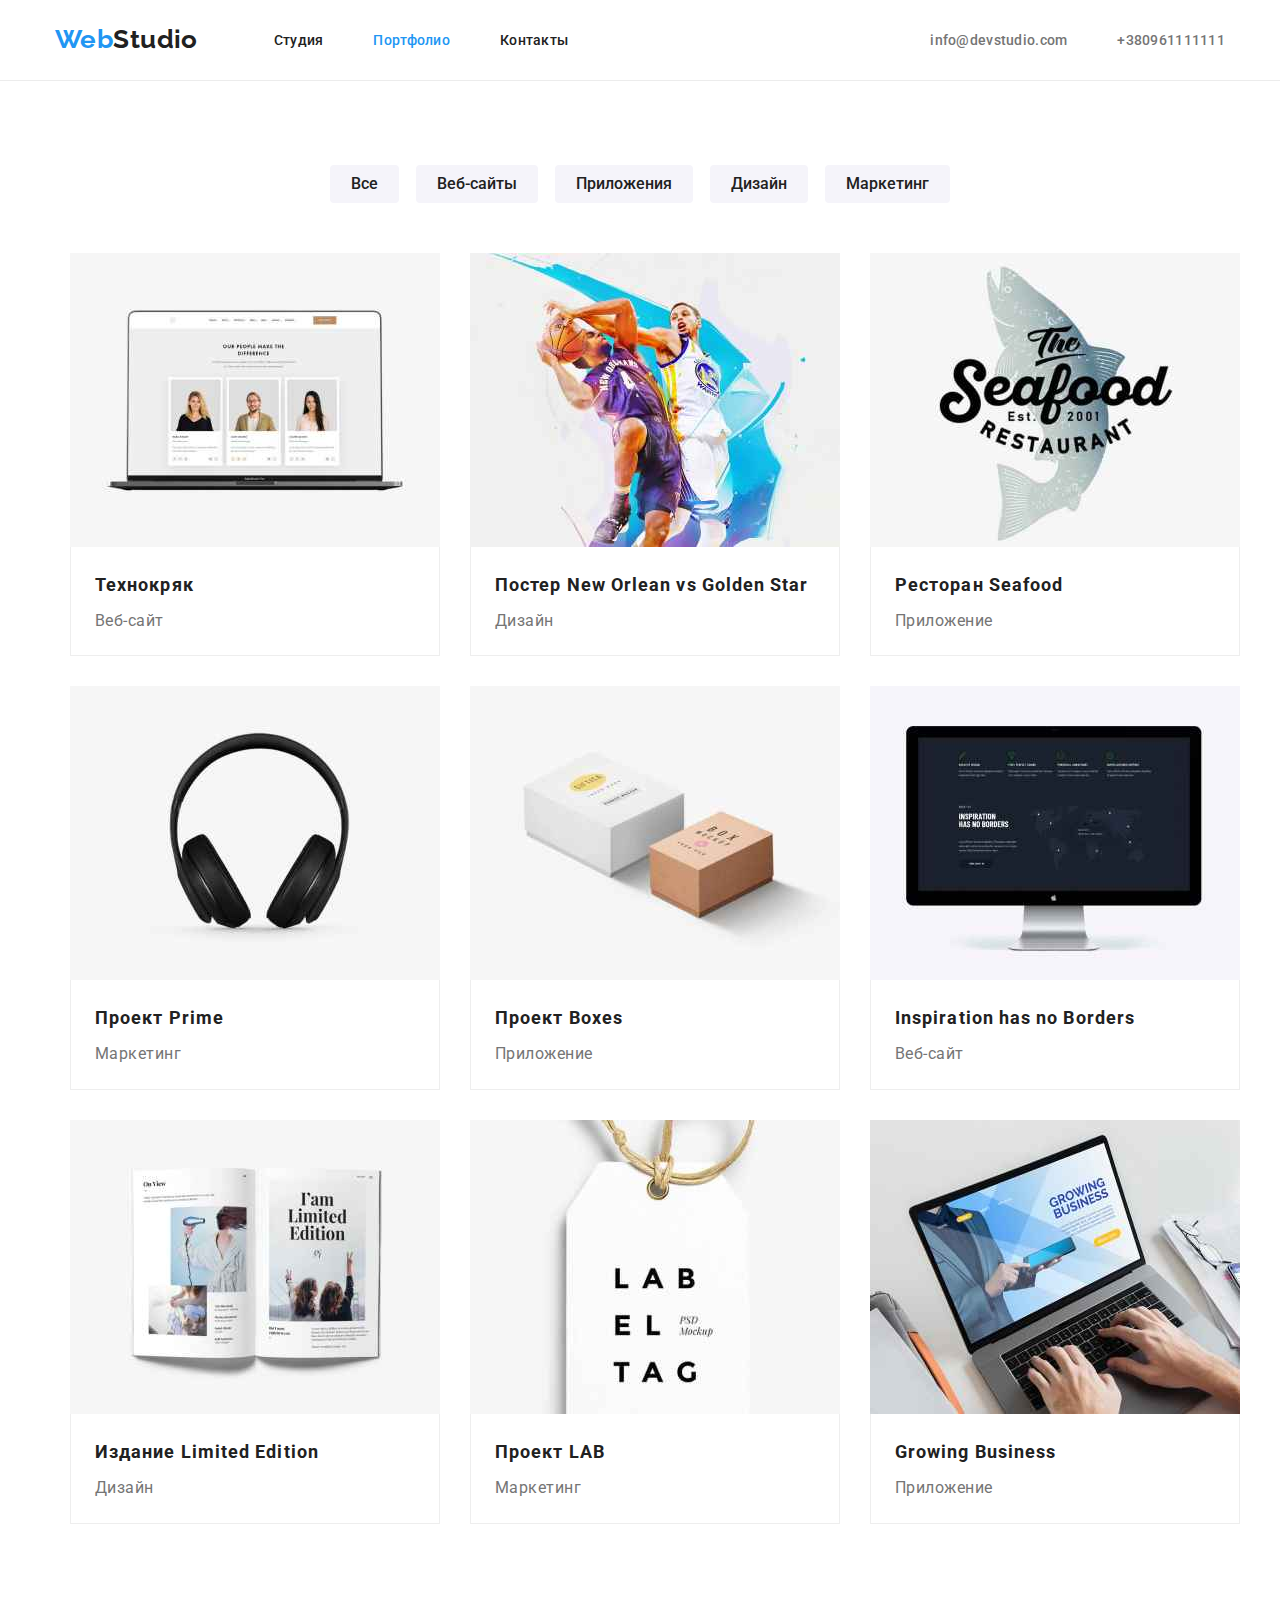
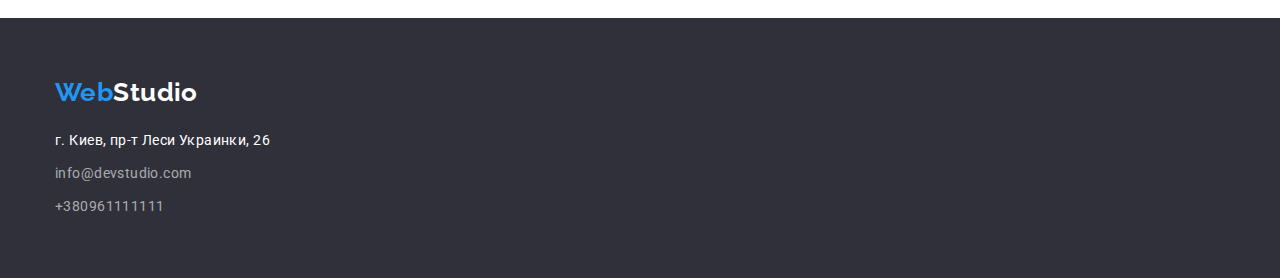
==== portfolio.html @ f2474638 "add" ====
<!DOCTYPE html>
<html lang="ru">
  <head>
    <meta charset="UTF-8" />
    <meta http-equiv="X-UA-Compatible" content="IE=edge" />
    <meta name="viewport" content="width=device-width, initial-scale=1.0" />
    <title>webstudio</title>
    <link rel="preconnect" href="https://fonts.googleapis.com" />
    <link rel="preconnect" href="https://fonts.gstatic.com" crossorigin />
    <link
      href="https://fonts.googleapis.com/css2?family=Raleway:wght@700&family=Roboto:wght@400;500;700;900&display=swap"
      rel="stylesheet"
    />
    <link
      rel="stylesheet"
      href="https://cdnjs.cloudflare.com/ajax/libs/modern-normalize/1.1.0/modern-normalize.min.css"
    />
    <link rel="stylesheet" href="./css/styles.css" />
  </head>
  <body>
      <!--Шапка страницы-->
      <header class="header">
        <div class="container header-container">
          <!--Навигация на другие страницы-->
          <nav class="header-nav">
            <a href="" class="header-logo">Web<span class="bit">Studio</span></a>
            <ul class="site-nav list">
              <li><a href="./index.html" class="link">Студия</a></li>
              <li><a href="./portfolio.html" class="link link-portfolio">Портфолио</a></li>
              <li><a href="" class="link link-contacts">Контакты</a></li>
            </ul>
          </nav> 
            <ul class="header-nav-list list">
              <li class="nav-item">
                <a href="mailto:info@devstudio.com" class="header-mail">info@devstudio.com</a>
              </li>
              <li><a href="tel:+380961111111" class="header-telephone">+380961111111</a></li>
            </ul>
        </div>
      </header>
    <main>
      <!-- buttons -->
      <section class="button-section">
        <div class="container">
          <h1 class="visually-hidden">Просто заголовок</h1>
          <ul class="filters-list list">
            <li>
              <button type="button" class="button-filter" name="Все">Все</button>
            </li>
            <li>
              <button type="button" class="button-filter" name="Веб-сайты">Веб-сайты</button>
            </li>
            <li>
              <button type="button" class="button-filter" name="Приложения">Приложения</button>
            </li>
            <li>
              <button type="button" class="button-filter" name="Дизайн">Дизайн</button>
            </li>
            <li>
              <button type="button" class="button-filter-right" name="Маркетинг">Маркетинг</button>
            </li>
          </ul>
          <!-- examples cards -->
          <div class="container container-cards">
            <ul class="card-set list">
              
                <li class="card-item">
                  <a href=""
                    ><img src="./images/071182.jpg" alt="Технокряк" width="370" height="294" />

                    <div class="card-content"><h2 class="examples">Технокряк</h2>
                    <p class="examples-titles">Веб-сайт</p></div></a
                  >
                </li>
                <li class="card-item">
                  <a href=""
                    ><img
                      src="./images/cefffc.jpg"
                      alt="Постер New Orlean vs Golden Star"
                      width="370"
                      height="294"
                    />
                    <div class="card-content"><h2 class="examples">Постер New Orlean vs Golden Star</h2>
                    <p class="examples-titles">Дизайн</p></div></a
                  >
                </li>
                <li class="card-item">
                  <a href=""
                    ><img
                      src="./images/d0c83d.jpg"
                      alt="Ресторан Seafood"
                      width="370"
                      height="294"
                    />
                    <div class="card-content"><h2 class="examples">Ресторан Seafood</h2>
                    <p class="examples-titles">Приложение</p></div></a
                  >
                </li>
                <li class="card-item">
                  <a href=""
                    ><img src="./images/22c555.jpg" alt="Проект Prime" width="370" height="294" />
                    <div class="card-content"><h2 class="examples">Проект Prime</h2>
                    <p class="examples-titles">Маркетинг</p></div></a
                  >
                </li>
                <li class="card-item">
                  <a href=""
                    ><img src="./images/58f59b.jpg" alt="Проект Boxes" width="370" height="294" />
                    <div class="card-content"><h2 class="examples">Проект Boxes</h2>
                    <p class="examples-titles">Приложение</p></div></a
                  >
                </li>
                <li class="card-item">
                  <a href=""
                    ><img
                      src="./images/a1ed74.jpg"
                      alt="Inspiration has no Borders"
                      width="370"
                      height="294"
                    />
                    <div class="card-content"><h2 class="examples">Inspiration has no Borders</h2>
                    <p class="examples-titles">Веб-сайт</p></div></a
                  >
                </li>
                <li class="card-item">
                  <a href=""
                    ><img
                      src="./images/294fc0.jpg"
                      alt="Издание Limited Edition"
                      width="370"
                      height="294"
                    />
                    <div class="card-content"><h2 class="examples">Издание Limited Edition</h2>
                    <p class="examples-titles">Дизайн</p></div></a
                  >
                </li>
                <li class="card-item">
                  <a href=""
                    ><img src="./images/3cef12.jpg" alt="Проект LAB" width="370" height="294" />
                    <div class="card-content"><h2 class="examples">Проект LAB</h2>
                    <p class="examples-titles">Маркетинг</p></div></a
                  >
                </li>
                <li class="card-item">
                  <a href=""
                    ><img
                      src="./images/74a27d.jpg"
                      alt="Growing Business"
                      width="370"
                      height="294"
                    />
                    <div class="card-content"><h2 class="examples">Growing Business</h2>
                    <p class="examples-titles">Приложение</p></div></a
                  >
                </li>
             
            </ul>
          
        </div>
      </section>
    </main>
    <!-- подвал страницы -->

    <footer class="footer">
      <div class="container footer-container">
        <a href="" class="footer-logo">Web<span class="footer-bit">Studio</span> </a>
        <!--Навигация на другие страницы-->
        <address class="address">
          <ul class="footer-nav list">
            <li class="footer-nav-list">
              <a href="г. Киев, пр-т Леси Украинки, 26" class="footer-nav-link-address"
                >г. Киев, пр-т Леси Украинки, 26</a
              >
            </li>
            <li class="footer-nav-list">
              <a href="mailto:info@devstudio.com" class="footer-nav-link-mail"
                >info@devstudio.com</a
              >
            </li>
            <li><a href="tel:+380961111111" class="footer-nav-link-tel">+380961111111</a></li>
          </ul>
        </address>
      </div>
    </footer>
  </body>
</html>
---- css/styles.css ----
:root {
  --header-logo-color: #000000;
  --header-color: #ffffff;
  --main-title-color: #212121;
  --second-title-color: #757575;
  --main-btn-color: #ffffff;
  --accent-color: #2196f3;
  --footer-logo-color: #ffffff;
  --hero-color: #2f303a;
  --people-background-color: #f5f4fa;
  --font-addition: 'Raleway', sans-serif;
  --footer-tel-mail-color: rgba(255, 255, 255, 0.6);
  --header-background-color: #ececec;
  --card-set-gap: 30px;
  --card-border: #eeeeee;
}
.container {
  width: 1200px;
  padding-left: 15px;
  padding-right: 15px;
  margin: 0 auto;
}
body {
  font-family: Roboto, sans-serif;
  background-color: var(--header-color);
  color: var(--main-title-color);
  font-size: 14px;
  letter-spacing: 0.03em;
}
p,
h1,
h2,
h3,
h4,
h5,
h6 {
  margin: 0;
}

ul,
ol {
  padding-left: 0;
  margin: 0;
}
img {
  display: block;
  max-width: 100%;
  height: auto;
}
.list {
  list-style: none;
}
a {
  text-decoration: none;
  font-style: normal;
}
.section {
  padding-top: 94px;
  padding-bottom: 94px;
}
/* цвет основного текста #212121 */
/* вторичный цвет текста #757575 */
/* белый #FFFFFF */
/* акцент #2196F3 */
/* вторичный цвет фона #F5F4FA */

/* ------header------ */
.header {
  border-bottom: 1px solid var(--header-background-color);
}

.header-container {
  display: flex;
  align-items: center;
}
.header-logo {
  font-family: var(--font-addition);
  color: var(--accent-color);
  font-weight: 700;
  font-size: 26px;
  /* margin-right: 93px; */
  padding-top: 24px;
  padding-bottom: 25px;
  margin-right: 76px;
}

.bit {
  color: var(--header-logo-color);
  font-family: var(--font-addition);
  font-weight: 700;
  font-size: 26px;
  color: var(--main-title-color);
}
/* header-navigation */
.header-nav {
  display: flex;
  align-items: center;
  /* margin-left: 331px; */
}

.site-nav {
  display: flex;
  font-weight: 500;
  margin: 0 auto;
  padding-top: 32px;
  padding-bottom: 32px;
}
.site-nav > li:nth-child(2) {
  margin: 0 50px 0;
}

.header-nav-list {
  display: flex;
  font-weight: 500;
  margin-left: auto;
}
.header-nav-list > li:first-child {
  margin-right: 50px;
}

.link {
  color: var(--main-title-color);
  font-size: 14px;
  letter-spacing: 0.02em;
  font-weight: 500;
  padding-bottom: 32px;
  padding-bottom: 32px;
}
.link:hover {
  color: var(--accent-color);
}
.link:focus {
  color: var(--accent-color);
}
.link-studio {
  color: var(--accent-color);
}
.link-portfolio {
  color: var(--accent-color);
}
.header-mail {
  color: var(--second-title-color);
  font-style: normal;
  font-weight: 500;
  font-size: 14px;
  line-height: 16px;
  letter-spacing: 0.02em;
}
.header-mail:hover {
  color: var(--accent-color);
  font-style: normal;
  font-weight: 500;
  font-size: 14px;
  line-height: 16px;
  letter-spacing: 0.02em;
}
.header-mail:focus {
  color: var(--accent-color);
  font-style: normal;
  font-weight: 500;
  font-size: 14px;
  line-height: 16px;
  letter-spacing: 0.02em;
}
.header-telephone {
  color: var(--second-title-color);
  font-style: normal;
  font-weight: 500;
  font-size: 14px;
  line-height: 16px;
  letter-spacing: 0.02em;
}
.header-telephone:hover {
  color: var(--accent-color);
  font-style: normal;
  font-weight: 500;
  font-size: 14px;
  line-height: 16px;
  letter-spacing: 0.02em;
}
.header-telephone:focus {
  color: var(--accent-color);
  font-style: normal;
  font-weight: 500;
  font-size: 14px;
  line-height: 16px;
  letter-spacing: 0.02em;
}
/* hero */
.section-hero .overlay {
  background-color: var(--hero-color);
  text-align: center;
  padding-top: 200px;
  padding-bottom: 200px;
  margin-left: auto;
  margin-right: auto;
  max-width: 1600px;
  height: 600px;
  background-position: center;
  background-repeat: no-repeat;
  background-size: cover;
  background-image: linear-gradient(to right, rgba(0, 0, 0, 0.5), rgba(0, 0, 0, 0.5)),
    url(../images/hero.jpg);
}

.hero-title {
  font-weight: 900;
  font-size: 44px;
  line-height: 1.36;
  text-align: center;
  letter-spacing: 0.06em;
  text-transform: uppercase;
  color: var(--header-color);
  margin-left: auto;
  margin-right: auto;
  width: 696px;
}

.hero-butt {
  width: 200px;
  height: 50px;
  display: inline-block;
  background-color: var(--accent-color);
  padding: 5px 32px;
  border-radius: 4px;
  color: var(--header-color);
  border: var(--header-color);
  cursor: pointer;
  margin-top: 30px;
  text-align: center;
  padding: 10px 32px;
  font-weight: 700;
  font-size: 16px;
}
.hero-butt:hover {
  box-shadow: 0px 4px 4px rgba(0, 0, 0, 0.15);
}
/*-----------main qualities ------------*/
.qualities-list {
  display: flex;
}
.qualities-main-title {
  font-weight: 700;
  font-size: 36px;
  line-height: 1, 16;
  text-align: center;
  letter-spacing: 0.03em;
  color: var(--main-title-color);
}
.visually-hidden {
  position: absolute;
  width: 1px;
  height: 1px;
  margin: -1px;
  padding: 0;
  overflow: hidden;
  border: 0;
  clip: rect(0 0 0 0);
}
.qualities-list-item {
  margin-right: 30px;
}
.properties-title {
  font-weight: 700;
  font-size: 14px;
  line-height: 1.14;
  letter-spacing: 0.03em;
  text-transform: uppercase;
  color: var(--main-title-color);
  margin-bottom: 10px;
}
.properties-slogan {
  font-size: 14px;
  line-height: 1.71;
  letter-spacing: 0.03em;
  color: var(--second-title-color);
}
/* work */
.section-work {
  padding-top: 0;
}
.work-title {
  font-weight: 700;
  font-size: 36px;
  line-height: 1.16;
  text-align: center;
  letter-spacing: 0.03em;
  color: var(--main-title-color);
  margin-bottom: 50px;
}
.work-list {
  display: flex;
}

.work-list-item {
  margin-right: 30px;
  display: block;
  max-width: 100% 0 auto;
}
/* peoples */
.section-peoples {
  background-color: var(--people-background-color);
}
.people-list {
  display: flex;
}

.people-title {
  font-weight: 700px;
  font-size: 36px;
  line-height: 42px;
  text-align: center;
  letter-spacing: 0.03em;
  color: var(--main-title-color);
  margin-bottom: 50px;
}
.people-list-item {
  margin-right: 30px;
  background-color: #fff;
  border-bottom-left-radius: 4px;
  border-bottom-right-radius: 4px;
}
.people-list-item-right {
  background-color: #fff;
  border-bottom-left-radius: 4px;
  border-bottom-right-radius: 4px;
}
.peoples-div {
  padding-top: 30px;
  padding-bottom: 30px;
  text-align: center;
  margin-left: auto;
  margin-right: auto;
}
.peoples {
  font-weight: 500;
  font-size: 16px;
  line-height: 1.18;
  color: var(--main-title-color);
  margin-bottom: 10px;
}
.who-is-it {
  font-size: 16px;
  line-height: 1.18;
  color: var(--second-title-color);
}

/* button */
.button-section {
  margin-top: 84px;
}
.filters-list {
  display: flex;
  justify-content: center;
  margin-bottom: 50px;
}
.button-filter {
  font-weight: 500;
  font-size: 16px;
  line-height: 1.6;
  color: var(--main-title-color);
  background: var(--people-background-color);
  border: var(--accent-color);
  /* box-shadow: 0px 3px 1px rgba(0, 0, 0, 0.1), 0px 1px 2px rgba(0, 0, 0, 0.08),
    0px 2px 2px rgba(0, 0, 0, 0.12); */
  border-radius: 4px;
  padding: 6px 21px;
  cursor: pointer;
  margin-right: 17px;
}
.button-filter-right {
  font-weight: 500;
  font-size: 16px;
  line-height: 1.6;
  color: var(--main-title-color);
  background: var(--people-background-color);
  border: var(--accent-color);
  /* box-shadow: 0px 3px 1px rgba(0, 0, 0, 0.1), 0px 1px 2px rgba(0, 0, 0, 0.08),
    0px 2px 2px rgba(0, 0, 0, 0.12); */
  border-radius: 4px;
  padding: 6px 21px;
  cursor: pointer;
}
.button-filter:hover,
.button-filter-right:hover {
  background: var(--accent-color);
  color: var(--main-btn-color);
}
.button-filter:focus .button-filter-right:focus {
  background: var(--accent-color);
  color: var(--main-btn-color);
}
.pointer {
  cursor: pointer;
}
/* cards */
.container-cards {
  margin-bottom: 94px;
}
.card-set {
  display: flex;
  flex-wrap: wrap;
  margin-top: calc(-1 * var(--card-set-gap));
  margin-left: calc(-1 * var(--card-set-gap));
}
.card-item {
  flex-basis: calc(100% / 3 - var(--card-set-gap));
  margin-left: var(--card-set-gap);
  margin-top: var(--card-set-gap);
}
.card-content {
  padding: 20px 24px;
  border-right: 1px solid var(--card-border);
  border-bottom: 1px solid var(--card-border);
  border-left: 1px solid var(--card-border);
}
/* main portfolio */

/* filters */
.filters {
  color: var(--people-background-color);
}
.filters:hover {
  color: var(--accent-color);
}
.filters:focus {
  color: var(--accent-color);
}

/* examples card */

.examples {
  font-weight: 700;
  font-size: 18px;
  line-height: 2;
  letter-spacing: 0.06em;
  color: var(--main-title-color);
  margin-bottom: 4px;
}
.examples-titles {
  font-size: 16px;
  line-height: 1.8;
  letter-spacing: 0.03em;
  color: var(--second-title-color);
}

/*-----------footer-navigation ------------*/
.footer {
  background-color: var(--hero-color);
  padding-top: 60px;
  padding-bottom: 60px;
}

.footer-nav-link-address {
  font-size: 14px;
  display: block;
  line-height: 24px;
  letter-spacing: 0.03em;
  color: var(--header-color);
  margin-bottom: 9px;
}

.footer-nav-link-address:hover {
  color: var(--accent-color);
}

.footer-nav-link-address:focus {
  color: var(--accent-color);
}
.footer-nav-link-mail {
  font-size: 14px;
  display: block;
  line-height: 24px;
  letter-spacing: 0.03em;
  color: var(--footer-tel-mail-color);
  margin-bottom: 9px;
}
.footer-nav-link-mail:hover {
  color: var(--accent-color);
}

.footer-nav-link-mail:focus {
  color: var(--accent-color);
}
.footer-nav-link-tel {
  font-size: 14px;
  line-height: 24px;
  letter-spacing: 0.03em;
  color: var(--footer-tel-mail-color);
}
.footer-nav-link-tel:hover {
  color: var(--accent-color);
}

.footer-nav-link-tel:focus {
  color: var(--accent-color);
}
.footer-logo {
  font-family: var(--font-addition);
  color: var(--accent-color);
  font-weight: 700;
  font-size: 26px;
  margin-bottom: 20px;
}
.footer-bit {
  color: var(--footer-logo-color);
  font-family: var(--font-addition);
  font-weight: 700;
  font-size: 26px;
}
.address {
  margin-top: 20px;
}
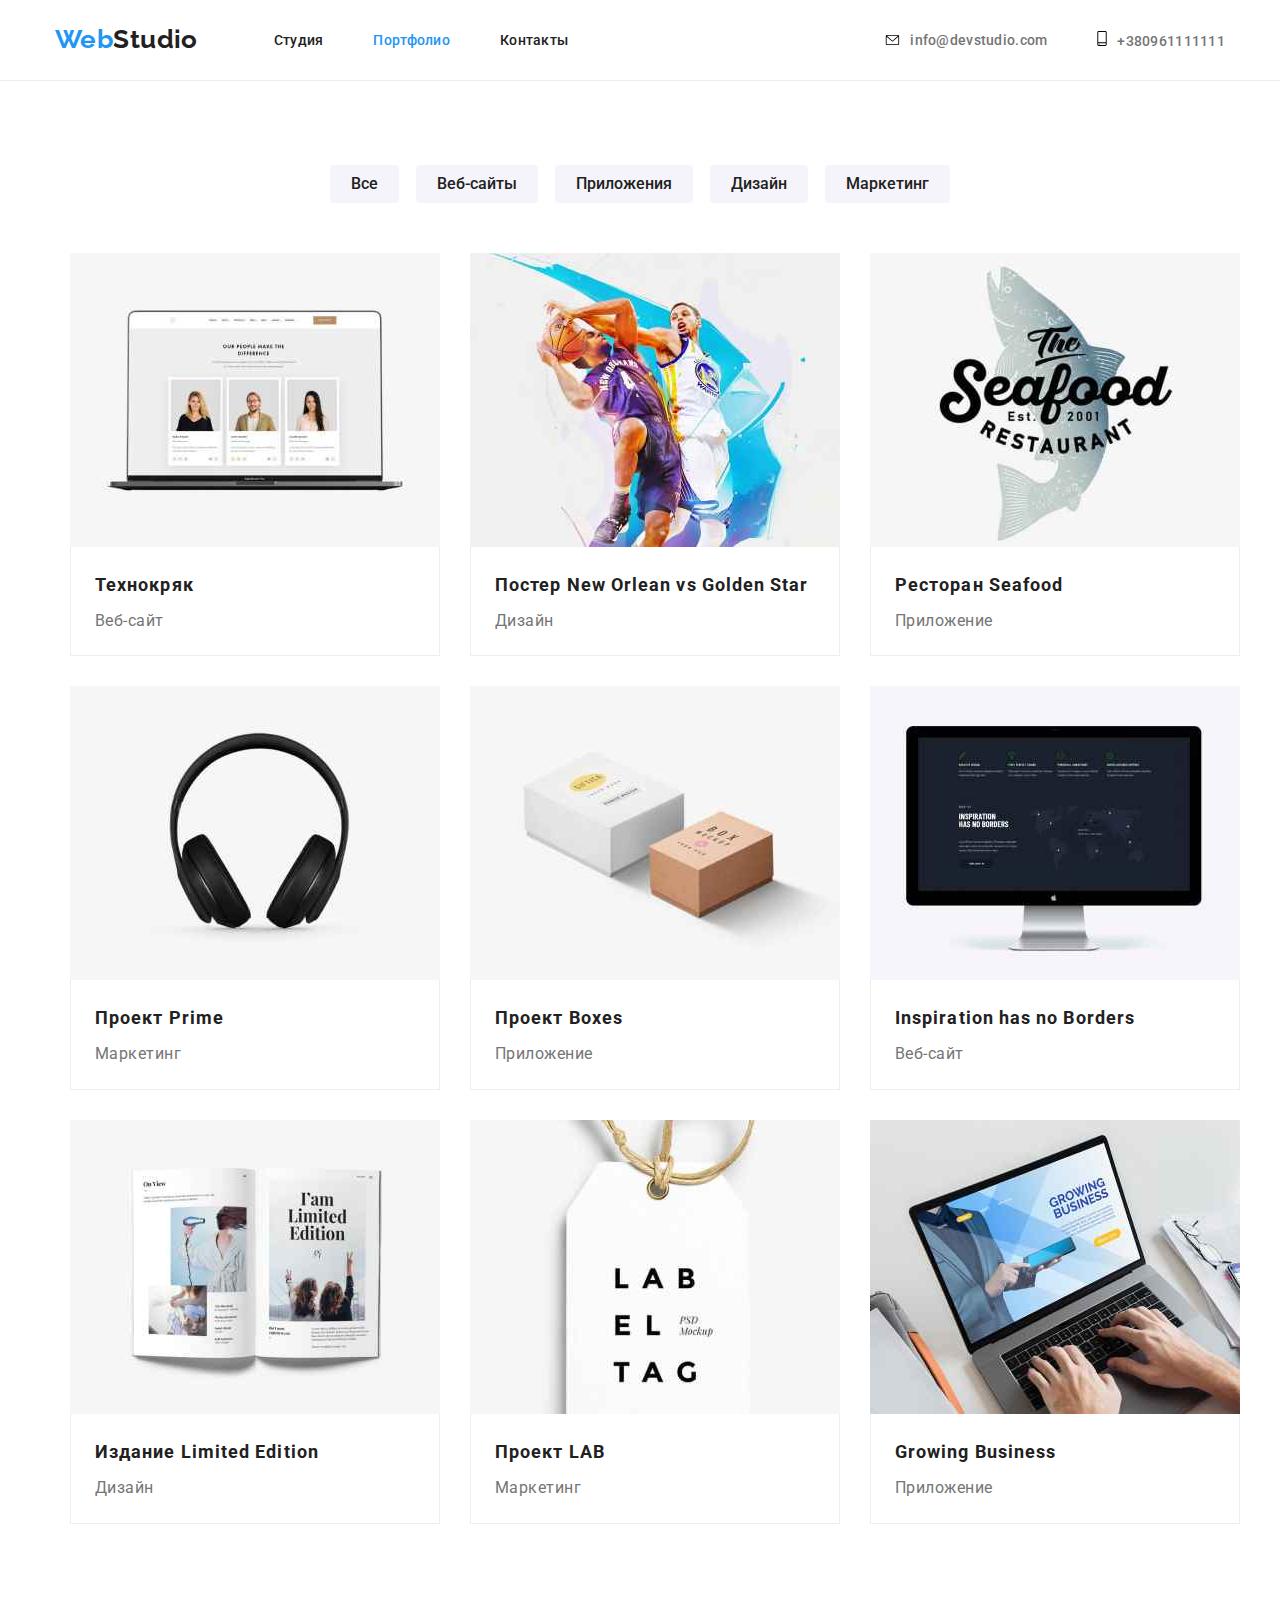
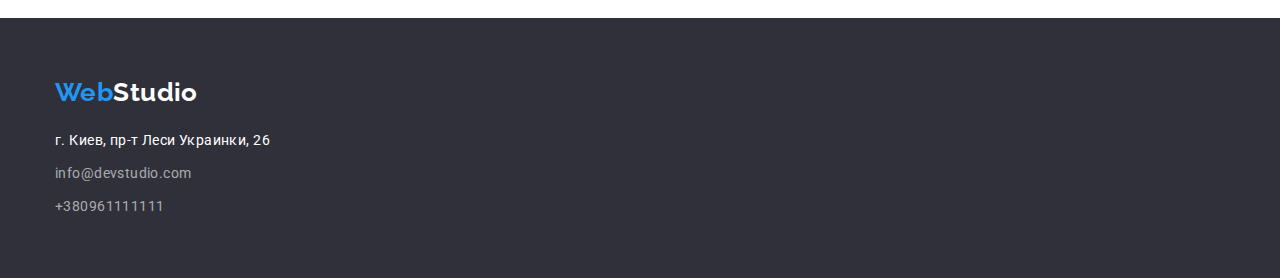
==== commit a906b0c7: "21/56 23/05" ====
--- a/portfolio.html
+++ b/portfolio.html
@@ -32,9 +32,11 @@
           </nav> 
             <ul class="header-nav-list list">
               <li class="nav-item">
-                <a href="mailto:info@devstudio.com" class="header-mail">info@devstudio.com</a>
+                <a href="mailto:info@devstudio.com" class="header-mail"><svg class="header-mail-icon" width="15" height="10">
+                    <use href="./images/symbol-defs.svg#icon-envelope"></use></svg>info@devstudio.com</a>
               </li>
-              <li><a href="tel:+380961111111" class="header-telephone">+380961111111</a></li>
+              <li><a href="tel:+380961111111" class="header-telephone"><svg class="header-telephone-icon" width="10" height="15">
+                    <use href="./images/symbol-defs.svg#icon-smartphone"></use></svg>+380961111111</a></li>
             </ul>
         </div>
       </header>
--- a/css/styles.css
+++ b/css/styles.css
@@ -78,7 +78,7 @@
   color: var(--accent-color);
   font-weight: 700;
   font-size: 26px;
-  /* margin-right: 93px; */
+  margin-right: 93px;
   padding-top: 24px;
   padding-bottom: 25px;
   margin-right: 76px;
@@ -113,6 +113,7 @@
   display: flex;
   font-weight: 500;
   margin-left: auto;
+  align-items: center;
 }
 .header-nav-list > li:first-child {
   margin-right: 50px;
@@ -138,6 +139,7 @@
 .link-portfolio {
   color: var(--accent-color);
 }
+
 .header-mail {
   color: var(--second-title-color);
   font-style: normal;
@@ -153,7 +155,9 @@
   font-size: 14px;
   line-height: 16px;
   letter-spacing: 0.02em;
-}
+  fill: var(--accent-color);
+}
+
 .header-mail:focus {
   color: var(--accent-color);
   font-style: normal;
@@ -161,6 +165,10 @@
   font-size: 14px;
   line-height: 16px;
   letter-spacing: 0.02em;
+  fill: var(--accent-color);
+}
+.header-mail-icon {
+  margin-right: 10px;
 }
 .header-telephone {
   color: var(--second-title-color);
@@ -177,6 +185,7 @@
   font-size: 14px;
   line-height: 16px;
   letter-spacing: 0.02em;
+  fill: var(--accent-color);
 }
 .header-telephone:focus {
   color: var(--accent-color);
@@ -185,15 +194,21 @@
   font-size: 14px;
   line-height: 16px;
   letter-spacing: 0.02em;
+  fill: var(--accent-color);
+}
+.header-telephone-icon {
+  margin-right: 10px;
 }
 /* hero */
-.section-hero .overlay {
-  background-color: var(--hero-color);
+.section-hero {
+  /* background-color: rgba(47, 48, 58, 0.4); */
   text-align: center;
   padding-top: 200px;
   padding-bottom: 200px;
   margin-left: auto;
   margin-right: auto;
+}
+.overlay {
   max-width: 1600px;
   height: 600px;
   background-position: center;
@@ -257,6 +272,8 @@
   border: 0;
   clip: rect(0 0 0 0);
 }
+.box-antena {
+}
 .qualities-list-item {
   margin-right: 30px;
 }
@@ -344,7 +361,8 @@
   line-height: 1.18;
   color: var(--second-title-color);
 }
-
+.people-soc-link {
+}
 /* button */
 .button-section {
   margin-top: 84px;
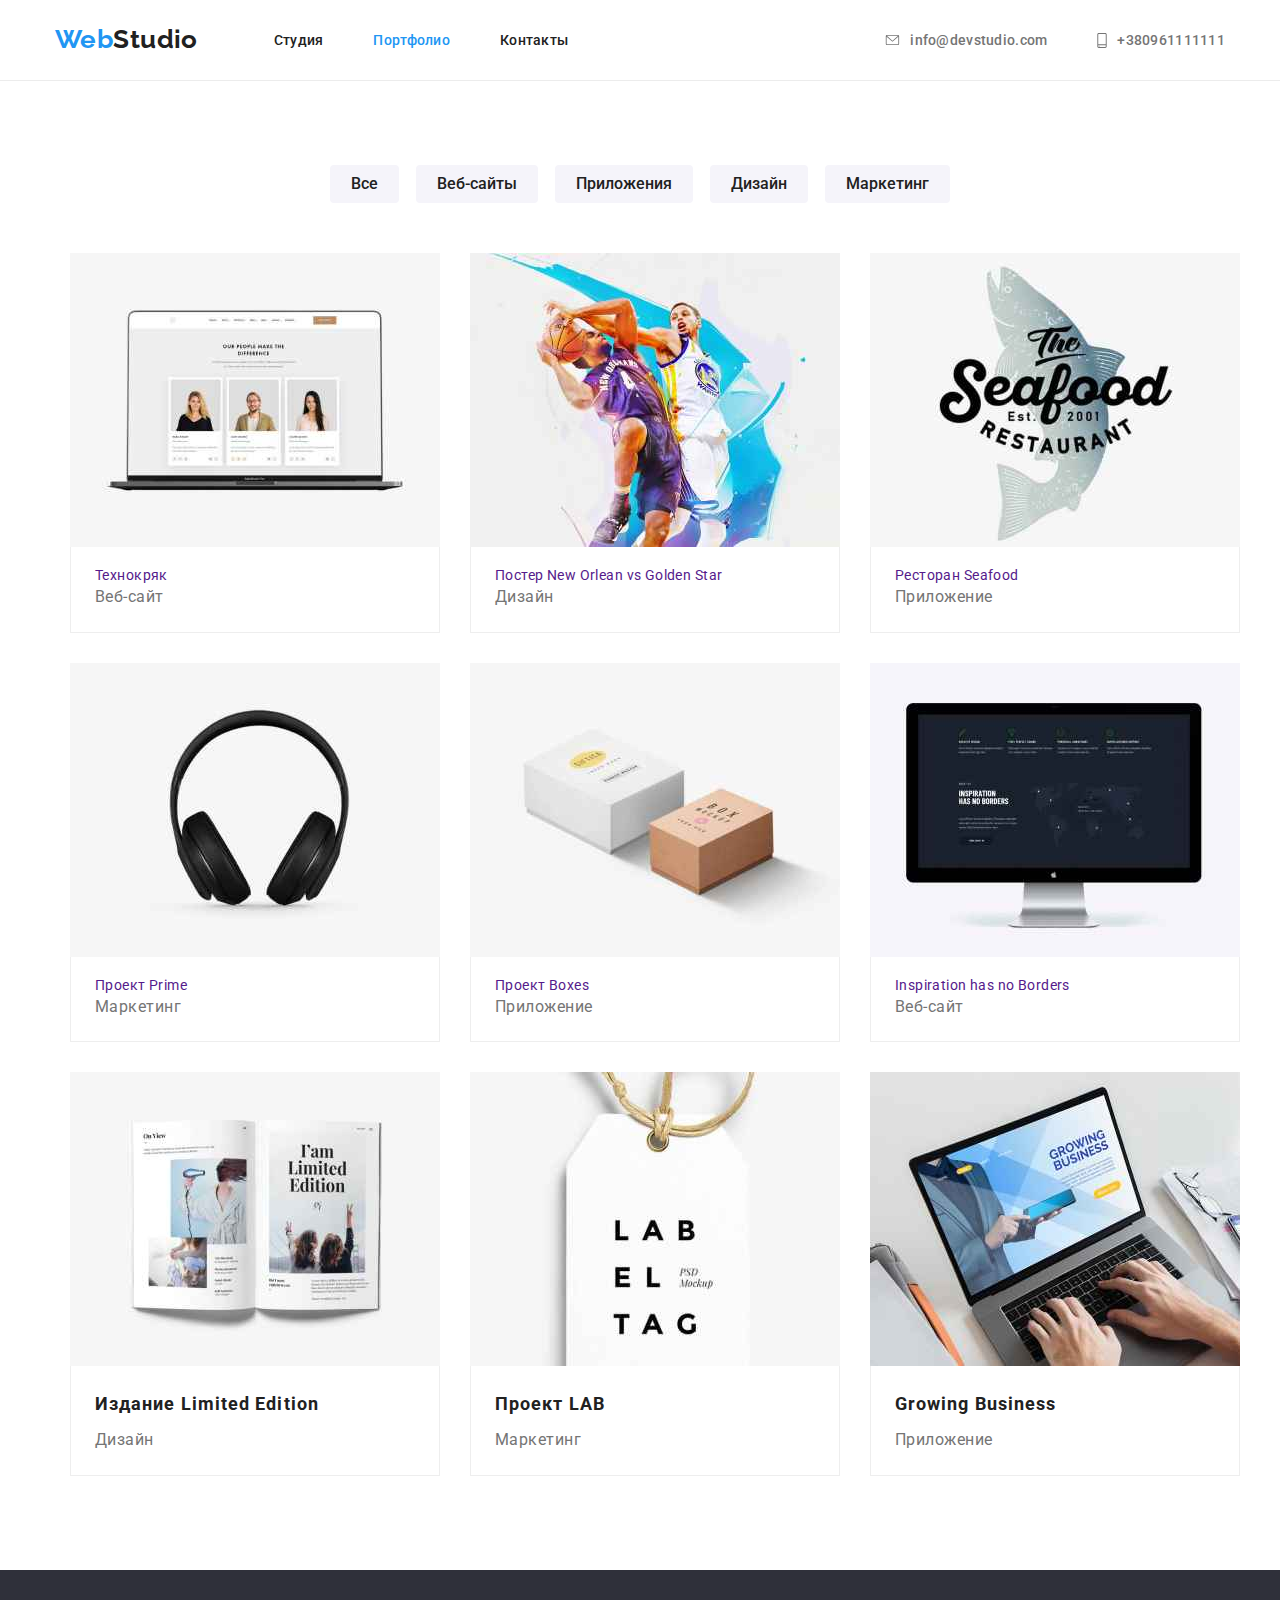
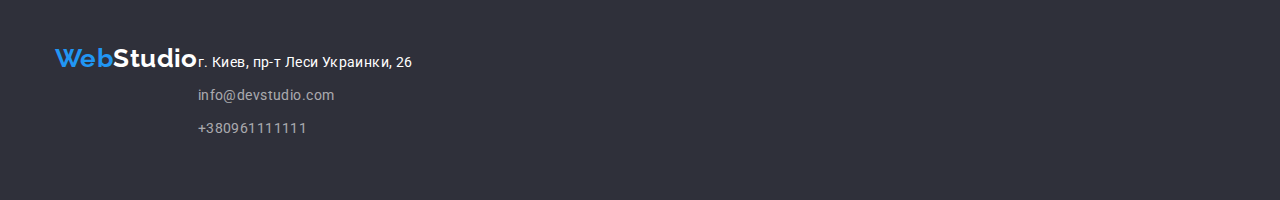
==== commit 25d9c4ab: "add" ====
--- a/portfolio.html
+++ b/portfolio.html
@@ -67,93 +67,130 @@
             <ul class="card-set list">
               
                 <li class="card-item">
-                  <a href=""
-                    ><img src="./images/071182.jpg" alt="Технокряк" width="370" height="294" />
-
-                    <div class="card-content"><h2 class="examples">Технокряк</h2>
-                    <p class="examples-titles">Веб-сайт</p></div></a
-                  >
-                </li>
-                <li class="card-item">
-                  <a href=""
-                    ><img
-                      src="./images/cefffc.jpg"
-                      alt="Постер New Orlean vs Golden Star"
-                      width="370"
-                      height="294"
-                    />
-                    <div class="card-content"><h2 class="examples">Постер New Orlean vs Golden Star</h2>
-                    <p class="examples-titles">Дизайн</p></div></a
-                  >
-                </li>
-                <li class="card-item">
-                  <a href=""
-                    ><img
-                      src="./images/d0c83d.jpg"
+                
+                  <a href="" class="card-link">
+                    <img src="./images/071182.jpg" alt="Технокряк" 
+                    width="370" 
+                    height="294" 
+                    />
+                    <div class="card-content"
+                      <h2 class="examples">Технокряк</h2>
+                      <p class="examples-titles">Веб-сайт</p>
+                    </div>
+                  </a>
+                </li>
+                <li class="card-item">
+                
+                  <a href="" class="card-link">
+                    <img src="./images/cefffc.jpg" alt="Постер New Orlean vs Golden Star"
+                      width="370"
+                      height="294"
+                    />
+                    <div class="card-content"
+                      <h2 class="examples">Постер New Orlean vs Golden Star</h2>
+                      <p class="examples-titles">Дизайн</p>
+                    </div>
+                  </a>
+                </li>
+                <li class="card-item">
+                  
+                  <a href="" class="card-link">
+                    <img src="./images/d0c83d.jpg"
                       alt="Ресторан Seafood"
                       width="370"
                       height="294"
                     />
-                    <div class="card-content"><h2 class="examples">Ресторан Seafood</h2>
-                    <p class="examples-titles">Приложение</p></div></a
-                  >
-                </li>
-                <li class="card-item">
-                  <a href=""
-                    ><img src="./images/22c555.jpg" alt="Проект Prime" width="370" height="294" />
-                    <div class="card-content"><h2 class="examples">Проект Prime</h2>
-                    <p class="examples-titles">Маркетинг</p></div></a
-                  >
-                </li>
-                <li class="card-item">
-                  <a href=""
-                    ><img src="./images/58f59b.jpg" alt="Проект Boxes" width="370" height="294" />
-                    <div class="card-content"><h2 class="examples">Проект Boxes</h2>
-                    <p class="examples-titles">Приложение</p></div></a
-                  >
-                </li>
-                <li class="card-item">
-                  <a href=""
-                    ><img
+                    <div class="card-content"
+                      <h2 class="examples">Ресторан Seafood</h2>
+                      <p class="examples-titles">Приложение</p>
+                    </div>
+                  </a>
+                </li>
+                <li class="card-item">
+                
+                  <a href="" class="card-link">
+                    <img src="./images/22c555.jpg" 
+                      alt="Проект Prime" 
+                      width="370" 
+                      height="294" 
+                    />
+                      <div class="card-content"
+                        <h2 class="examples">Проект Prime</h2>
+                        <p class="examples-titles">Маркетинг</p>
+                      </div>
+                  </a>
+                </li>
+                <li class="card-item">
+                
+                  <a href="" class="card-link">
+                    <img src="./images/58f59b.jpg" 
+                      alt="Проект Boxes" 
+                      width="370" 
+                      height="294" 
+                    />
+                    <div class="card-content"
+                      <h2 class="examples">Проект Boxes</h2>
+                      <p class="examples-titles">Приложение</p>
+                    </div>
+                  </a>
+                </li>
+                <li class="card-item">
+                
+                  <a href="" class="card-link">
+                    <img
                       src="./images/a1ed74.jpg"
                       alt="Inspiration has no Borders"
                       width="370"
                       height="294"
                     />
-                    <div class="card-content"><h2 class="examples">Inspiration has no Borders</h2>
-                    <p class="examples-titles">Веб-сайт</p></div></a
-                  >
-                </li>
-                <li class="card-item">
-                  <a href=""
-                    ><img
+                    <div class="card-content"
+                      <h2 class="examples">Inspiration has no Borders</h2>
+                      <p class="examples-titles">Веб-сайт</p>
+                    </div>
+                  </a>
+                </li>
+                <li class="card-item">
+                
+                  <a href="" class="card-link">
+                    <img
                       src="./images/294fc0.jpg"
                       alt="Издание Limited Edition"
                       width="370"
                       height="294"
                     />
-                    <div class="card-content"><h2 class="examples">Издание Limited Edition</h2>
-                    <p class="examples-titles">Дизайн</p></div></a
-                  >
-                </li>
-                <li class="card-item">
-                  <a href=""
-                    ><img src="./images/3cef12.jpg" alt="Проект LAB" width="370" height="294" />
-                    <div class="card-content"><h2 class="examples">Проект LAB</h2>
-                    <p class="examples-titles">Маркетинг</p></div></a
-                  >
-                </li>
-                <li class="card-item">
-                  <a href=""
-                    ><img
+                    <div class="card-content">  
+                      <h2 class="examples">Издание Limited Edition</h2>
+                      <p class="examples-titles">Дизайн</p>
+                    </div>
+                  </a>
+                </li>
+                <li class="card-item">
+                
+                  <a href="" class="card-link">
+                    <img src="./images/3cef12.jpg" 
+                      alt="Проект LAB"
+                      width="370"
+                      height="294" />
+                    <div class="card-content">
+                      <h2 class="examples">Проект LAB</h2>
+                      <p class="examples-titles">Маркетинг</p>
+                    </div>
+                  </a>
+                </li>
+                <li class="card-item">
+                
+                  <a href="" class="card-link">
+                    <img
                       src="./images/74a27d.jpg"
                       alt="Growing Business"
                       width="370"
                       height="294"
                     />
-                    <div class="card-content"><h2 class="examples">Growing Business</h2>
-                    <p class="examples-titles">Приложение</p></div></a
-                  >
+                    <div class="card-content">
+                      <h2 class="examples">Growing Business</h2>
+                      <p class="examples-titles">Приложение</p>
+                    </div>
+                  </a>
                 </li>
              
             </ul>
--- a/css/styles.css
+++ b/css/styles.css
@@ -147,6 +147,9 @@
   font-size: 14px;
   line-height: 16px;
   letter-spacing: 0.02em;
+  display: flex;
+  align-items: center;
+  fill: var(--second-title-color);
 }
 .header-mail:hover {
   color: var(--accent-color);
@@ -177,6 +180,9 @@
   font-size: 14px;
   line-height: 16px;
   letter-spacing: 0.02em;
+  display: flex;
+  align-items: center;
+  fill: var(--second-title-color);
 }
 .header-telephone:hover {
   color: var(--accent-color);
@@ -254,6 +260,16 @@
 .qualities-list {
   display: flex;
 }
+.box {
+  background-color: #f5f4fa;
+  width: 270px;
+  height: 120px;
+  border-radius: 4px;
+  justify-content: center;
+  display: flex;
+  align-items: center;
+  margin-bottom: 30px;
+}
 .qualities-main-title {
   font-weight: 700;
   font-size: 36px;
@@ -272,11 +288,11 @@
   border: 0;
   clip: rect(0 0 0 0);
 }
-.box-antena {
-}
+
 .qualities-list-item {
   margin-right: 30px;
 }
+
 .properties-title {
   font-weight: 700;
   font-size: 14px;
@@ -336,18 +352,20 @@
   background-color: #fff;
   border-bottom-left-radius: 4px;
   border-bottom-right-radius: 4px;
+  box-shadow: 0px 1px 3px rgb(0 0 0 / 12%), 0px 1px 1px rgb(0 0 0 / 14%),
+    0px 2px 1px rgb(0 0 0 / 20%);
 }
 .people-list-item-right {
   background-color: #fff;
   border-bottom-left-radius: 4px;
   border-bottom-right-radius: 4px;
+  box-shadow: 0px 1px 3px rgb(0 0 0 / 12%), 0px 1px 1px rgb(0 0 0 / 14%),
+    0px 2px 1px rgb(0 0 0 / 20%);
 }
 .peoples-div {
-  padding-top: 30px;
-  padding-bottom: 30px;
-  text-align: center;
-  margin-left: auto;
-  margin-right: auto;
+  margin-top: 30px;
+  margin-bottom: 16px;
+  text-align: center;
 }
 .peoples {
   font-weight: 500;
@@ -361,7 +379,48 @@
   line-height: 1.18;
   color: var(--second-title-color);
 }
-.people-soc-link {
+.peoples-soc-list {
+  display: flex;
+  justify-content: center;
+  align-items: center;
+  margin-bottom: 30px;
+}
+
+.peoples-list-item + .peoples-list-item {
+  margin-left: 10px;
+}
+.peoples-soc-link {
+  width: 44px;
+  height: 44px;
+  border-radius: 50%;
+  display: flex;
+  justify-content: center;
+  align-items: center;
+  background-color: var(--header-color);
+  fill: #afb1b8;
+}
+.peoples-soc-link:hover {
+  background-color: var(--accent-color);
+  fill: #ffffff;
+}
+.peoples-soc-link:focus {
+  background-color: var(--accent-color);
+  fill: #ffffff;
+}
+.icon-soc-link {
+  display: flex;
+  justify-content: center;
+  align-items: center;
+}
+
+.client-title {
+  font-weight: 700px;
+  font-size: 36px;
+  line-height: 42px;
+  text-align: center;
+  letter-spacing: 0.03em;
+  color: var(--main-title-color);
+  margin-bottom: 50px;
 }
 /* button */
 .button-section {
@@ -404,7 +463,8 @@
   background: var(--accent-color);
   color: var(--main-btn-color);
 }
-.button-filter:focus .button-filter-right:focus {
+.button-filter:focus,
+.button-filter-right:focus {
   background: var(--accent-color);
   color: var(--main-btn-color);
 }
@@ -444,8 +504,20 @@
 .filters:focus {
   color: var(--accent-color);
 }
+.card-link {
+  display: block;
+}
 
 /* examples card */
+.card-link:hover {
+  box-shadow: 0px 0px 0px rgba(0, 0, 0, 0), 1px 4px 6px rgba(0, 0, 0, 0.16),
+    0px 4px 4px rgba(0, 0, 0, 0.25), 1px 4px 6px rgba(0, 0, 0, 0.16);
+}
+
+.card-link:focus {
+  box-shadow: 0px 0px 0px rgba(0, 0, 0, 0), 1px 4px 6px rgba(0, 0, 0, 0.16),
+    0px 4px 4px rgba(0, 0, 0, 0.25), 1px 4px 6px rgba(0, 0, 0, 0.16);
+}
 
 .examples {
   font-weight: 700;
@@ -461,12 +533,58 @@
   letter-spacing: 0.03em;
   color: var(--second-title-color);
 }
-
+/* ----------Постоянные клиенты----------- */
+.section-client {
+  height: 372px;
+}
+.client-icon-item {
+  /* display: block; */
+  width: 170px;
+  height: 92px;
+}
+/* .client-icon-item + .client-icon-item {
+  margin-left: 30px;
+} */
+.client-icon-list {
+  /* width: 1200px; */
+  margin: 0 auto;
+  display: flex;
+  justify-content: space-between;
+}
+.client-icon-link {
+  width: 100%;
+  height: 100%;
+  display: flex;
+  align-items: center;
+  justify-content: center;
+  border: 1px solid #afb1b8;
+  border-radius: 4px;
+  fill: #afb1b8;
+}
+.client-icon-link:hover {
+  border-color: var(--accent-color);
+  fill: var(--accent-color);
+}
+.client-icon-link:focus {
+  border-color: var(--accent-color);
+  fill: var(--accent-color);
+}
+/* .client-icon-link-right {
+  width: 100%;
+  height: 100%;
+  display: flex;
+  align-items: center;
+  justify-content: center;
+  border: 1px solid #afb1b8;
+  border-radius: 4px;
+  fill: #afb1b8;
+} */
 /*-----------footer-navigation ------------*/
 .footer {
+  display: flex;
+  width: 100%;
+  padding: 60px 0;
   background-color: var(--hero-color);
-  padding-top: 60px;
-  padding-bottom: 60px;
 }
 
 .footer-nav-link-address {
@@ -529,3 +647,42 @@
 .address {
   margin-top: 20px;
 }
+.footer-container {
+  width: 1200px;
+  margin: 0 auto;
+  display: flex;
+  align-items: baseline;
+}
+.footer-soc-container {
+  display: flex;
+}
+.footer-soc-title {
+  padding-bottom: 20px;
+  font-family: Roboto;
+  font-style: normal;
+  font-weight: bold;
+  font-size: 14px;
+  line-height: 16px;
+  letter-spacing: 0.03em;
+  text-transform: uppercase;
+  color: #ffffff;
+}
+.footer-soc-list {
+  display: flex;
+  /* justify-content: center; */
+  align-items: center;
+  margin-bottom: 30px;
+}
+.footer-list-item + .footter-list-item {
+  margin-left: 10px;
+}
+.footer-soc-link {
+  width: 44px;
+  height: 44px;
+  border-radius: 50%;
+  display: flex;
+  justify-content: center;
+  align-items: center;
+  background-color: var(--header-color);
+  fill: #afb1b8;
+}
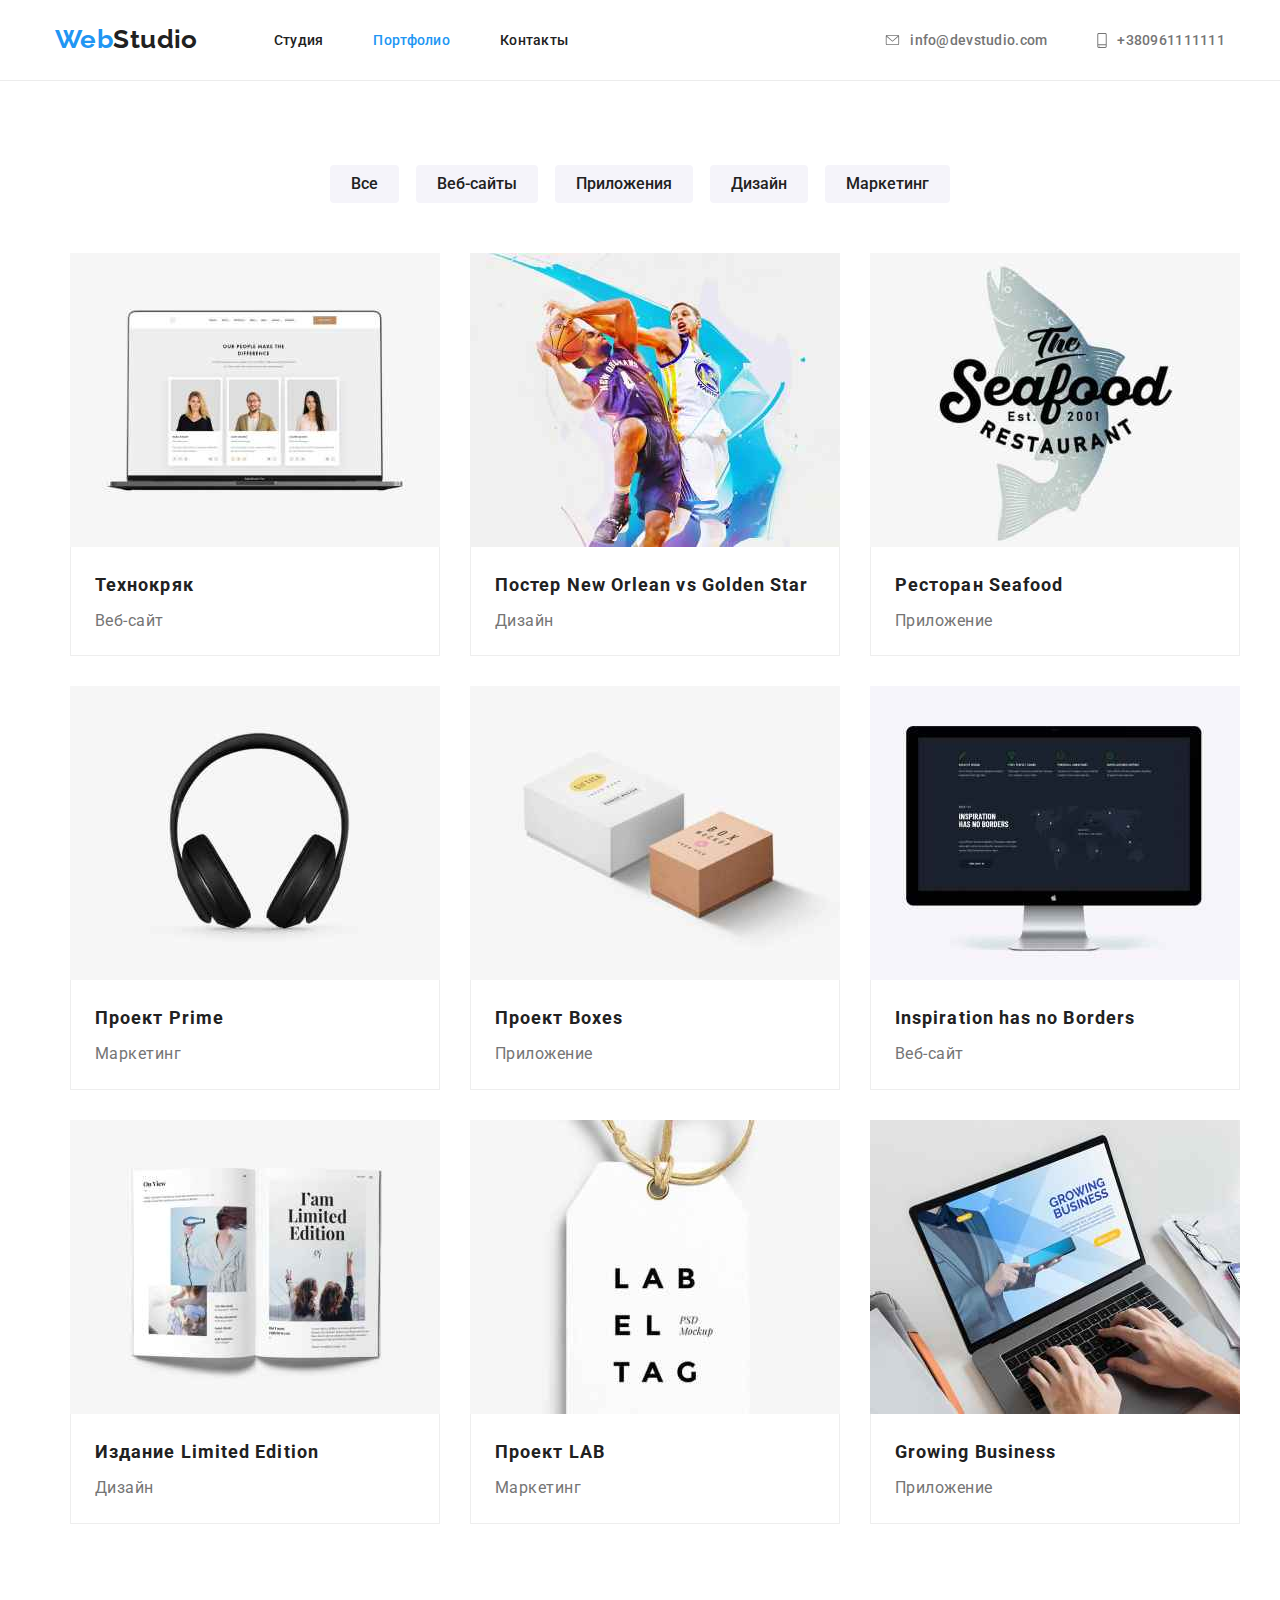
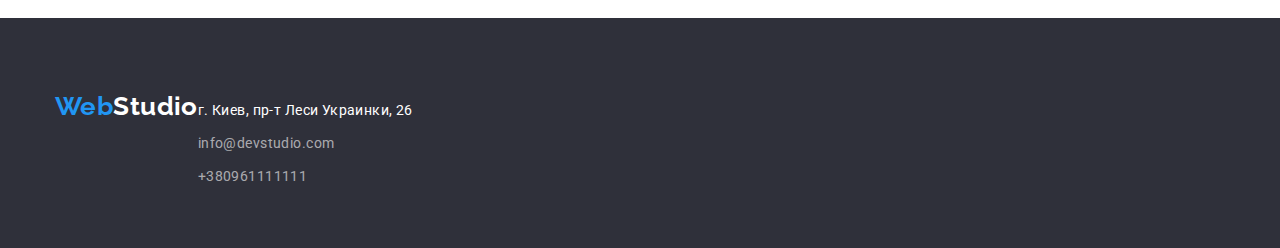
==== commit 0180fa50: "add" ====
--- a/portfolio.html
+++ b/portfolio.html
@@ -73,7 +73,7 @@
                     width="370" 
                     height="294" 
                     />
-                    <div class="card-content"
+                    <div class="card-content">
                       <h2 class="examples">Технокряк</h2>
                       <p class="examples-titles">Веб-сайт</p>
                     </div>
@@ -86,7 +86,7 @@
                       width="370"
                       height="294"
                     />
-                    <div class="card-content"
+                    <div class="card-content">
                       <h2 class="examples">Постер New Orlean vs Golden Star</h2>
                       <p class="examples-titles">Дизайн</p>
                     </div>
@@ -100,7 +100,7 @@
                       width="370"
                       height="294"
                     />
-                    <div class="card-content"
+                    <div class="card-content">
                       <h2 class="examples">Ресторан Seafood</h2>
                       <p class="examples-titles">Приложение</p>
                     </div>
@@ -114,7 +114,7 @@
                       width="370" 
                       height="294" 
                     />
-                      <div class="card-content"
+                      <div class="card-content">
                         <h2 class="examples">Проект Prime</h2>
                         <p class="examples-titles">Маркетинг</p>
                       </div>
@@ -128,7 +128,7 @@
                       width="370" 
                       height="294" 
                     />
-                    <div class="card-content"
+                    <div class="card-content">
                       <h2 class="examples">Проект Boxes</h2>
                       <p class="examples-titles">Приложение</p>
                     </div>
@@ -143,7 +143,7 @@
                       width="370"
                       height="294"
                     />
-                    <div class="card-content"
+                    <div class="card-content">
                       <h2 class="examples">Inspiration has no Borders</h2>
                       <p class="examples-titles">Веб-сайт</p>
                     </div>
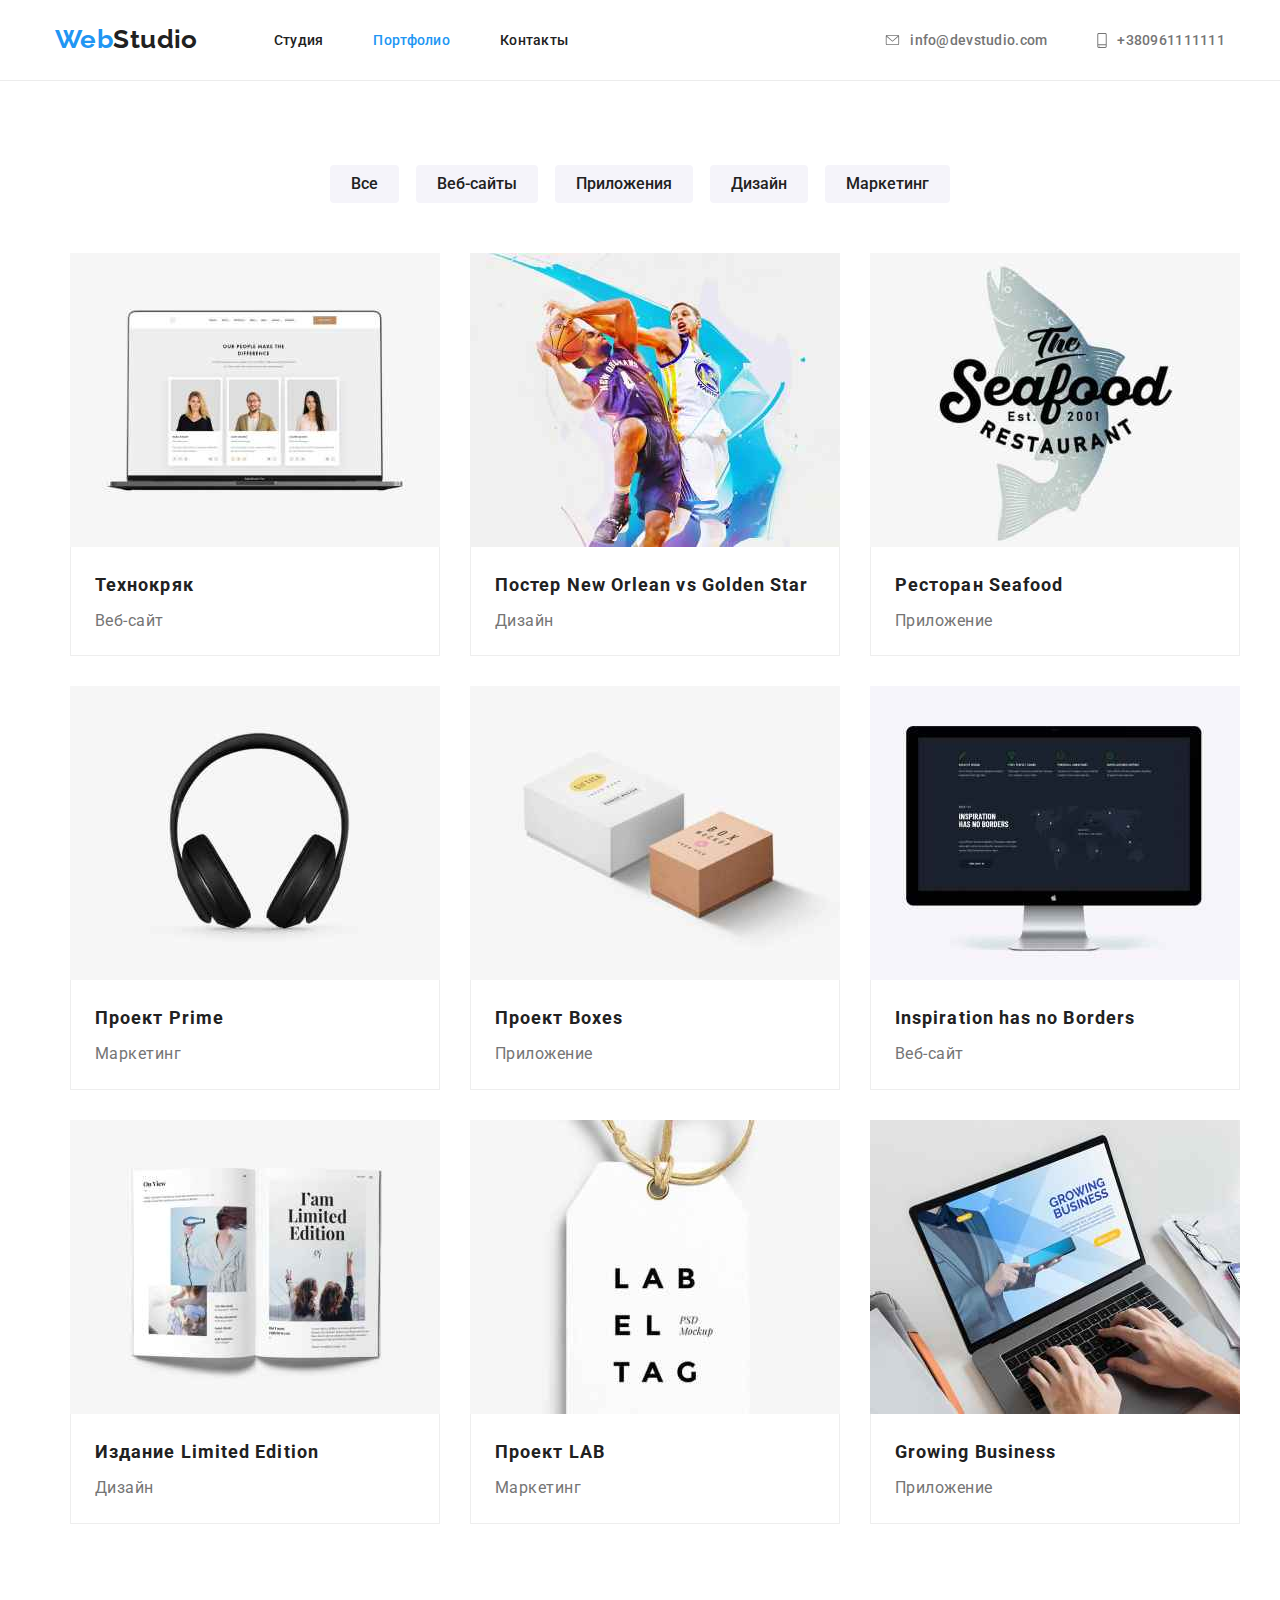
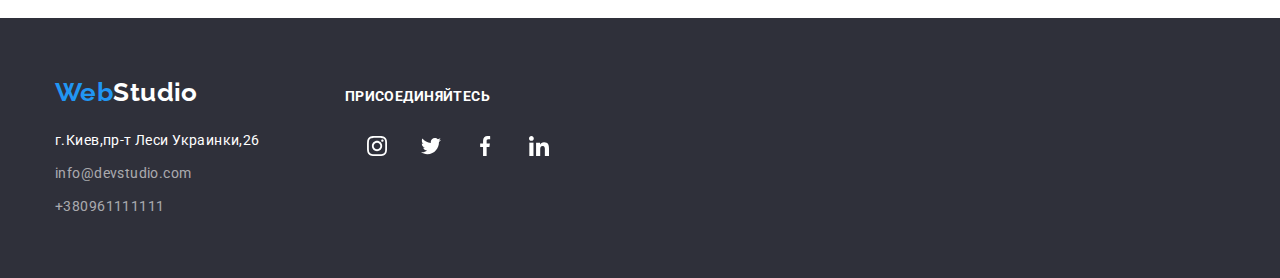
==== commit 8cadc3fd: "add" ====
--- a/portfolio.html
+++ b/portfolio.html
@@ -200,26 +200,64 @@
     </main>
     <!-- подвал страницы -->
 
-    <footer class="footer">
-      <div class="container footer-container">
-        <a href="" class="footer-logo">Web<span class="footer-bit">Studio</span> </a>
-        <!--Навигация на другие страницы-->
-        <address class="address">
-          <ul class="footer-nav list">
-            <li class="footer-nav-list">
-              <a href="г. Киев, пр-т Леси Украинки, 26" class="footer-nav-link-address"
-                >г. Киев, пр-т Леси Украинки, 26</a
-              >
-            </li>
-            <li class="footer-nav-list">
-              <a href="mailto:info@devstudio.com" class="footer-nav-link-mail"
-                >info@devstudio.com</a
-              >
-            </li>
-            <li><a href="tel:+380961111111" class="footer-nav-link-tel">+380961111111</a></li>
-          </ul>
-        </address>
-      </div>
+      <footer class="footer">
+          <div class="container footer-container">
+            <div class="footer-nav-container">
+              <a href="" class="footer-logo">Web<span class="footer-bit">Studio</span> </a>
+              <!--Навигация на другие страницы-->
+              <address class="address">
+                <ul class="footer-nav list">
+                  <li class="footer-nav-list">
+                    <a href="г.Киев, пр-т Леси Украинки,26" class="footer-nav-link-address"
+                      >г.Киев,пр-т Леси Украинки,26
+                    </a>
+                  </li>
+                  <li class="footer-nav-list">
+                    <a href="mailto:info@devstudio.com" class="footer-nav-link-mail"
+                      >info@devstudio.com
+                    </a>
+                  </li>
+                  <li><a href="tel:+380961111111" class="footer-nav-link-tel">+380961111111</a></li>
+                </ul>
+              </address>
+            </div>
+            <div class="footer-soc-container">          
+                  <p class="footer-soc-title">присоединяйтесь</p>
+                    <ul class="footer-soc-list list">
+                      <li class="footer-list-item">
+                        <a href="" class="footer-soc-link">
+                          <svg class="icon-soc-link" width="20" height="20">
+                            <use href="./images/symbol-defs.svg#icon-instagram-2"></use>
+                          </svg>
+                        </a>
+                      </li>
+                      <li class="footer-list-item">
+                        <a href="" class="footer-soc-link">
+                          <svg class="icon-soc-link" width="20" height="20">
+                            <use href="./images/symbol-defs.svg#icon-twitter-1"></use>
+                          </svg>
+                        </a>
+                      </li>
+                      <li class="footer-list-item">
+                        <a href="" class="footer-soc-link">
+                          <svg class="icon-soc-link" width="20" height="20">
+                            <use href="./images/symbol-defs.svg#icon-facebook-1"></use>
+                          </svg>
+                        </a>
+                      </li>
+                      <li class=footer-list-item">
+                        <a href="" class="footer-soc-link">
+                          <svg class="icon-soc-link" width="20" height="20">
+                            <use href="./images/symbol-defs.svg#icon-linkedin-1"></use>
+                          </svg>
+                        </a>
+                      </li>
+
+                    </ul>
+              </div>
+          </div>
     </footer>
   </body>
+      
 </html>
+
--- a/css/styles.css
+++ b/css/styles.css
@@ -95,7 +95,6 @@
 .header-nav {
   display: flex;
   align-items: center;
-  /* margin-left: 331px; */
 }
 
 .site-nav {
@@ -207,7 +206,6 @@
 }
 /* hero */
 .section-hero {
-  /* background-color: rgba(47, 48, 58, 0.4); */
   text-align: center;
   padding-top: 200px;
   padding-bottom: 200px;
@@ -438,8 +436,6 @@
   color: var(--main-title-color);
   background: var(--people-background-color);
   border: var(--accent-color);
-  /* box-shadow: 0px 3px 1px rgba(0, 0, 0, 0.1), 0px 1px 2px rgba(0, 0, 0, 0.08),
-    0px 2px 2px rgba(0, 0, 0, 0.12); */
   border-radius: 4px;
   padding: 6px 21px;
   cursor: pointer;
@@ -452,8 +448,6 @@
   color: var(--main-title-color);
   background: var(--people-background-color);
   border: var(--accent-color);
-  /* box-shadow: 0px 3px 1px rgba(0, 0, 0, 0.1), 0px 1px 2px rgba(0, 0, 0, 0.08),
-    0px 2px 2px rgba(0, 0, 0, 0.12); */
   border-radius: 4px;
   padding: 6px 21px;
   cursor: pointer;
@@ -542,9 +536,7 @@
   width: 170px;
   height: 92px;
 }
-/* .client-icon-item + .client-icon-item {
-  margin-left: 30px;
-} */
+
 .client-icon-list {
   /* width: 1200px; */
   margin: 0 auto;
@@ -569,19 +561,11 @@
   border-color: var(--accent-color);
   fill: var(--accent-color);
 }
-/* .client-icon-link-right {
-  width: 100%;
-  height: 100%;
-  display: flex;
-  align-items: center;
-  justify-content: center;
-  border: 1px solid #afb1b8;
-  border-radius: 4px;
-  fill: #afb1b8;
-} */
+
 /*-----------footer-navigation ------------*/
 .footer {
   display: flex;
+  align-items: baseline;
   width: 100%;
   padding: 60px 0;
   background-color: var(--hero-color);
@@ -648,13 +632,12 @@
   margin-top: 20px;
 }
 .footer-container {
-  width: 1200px;
   margin: 0 auto;
   display: flex;
   align-items: baseline;
 }
 .footer-soc-container {
-  display: flex;
+  margin-left: 85px;
 }
 .footer-soc-title {
   padding-bottom: 20px;
@@ -669,13 +652,11 @@
 }
 .footer-soc-list {
   display: flex;
-  /* justify-content: center; */
+  justify-content: center;
   align-items: center;
   margin-bottom: 30px;
 }
-.footer-list-item + .footter-list-item {
-  margin-left: 10px;
-}
+
 .footer-soc-link {
   width: 44px;
   height: 44px;
@@ -683,6 +664,14 @@
   display: flex;
   justify-content: center;
   align-items: center;
-  background-color: var(--header-color);
-  fill: #afb1b8;
-}
+  fill: var(--footer-logo-color);
+}
+.footer-soc-link {
+  margin-left: 10px;
+}
+.footer-soc-link:hover {
+  background-color: var(--accent-color);
+}
+.footer-soc-link:focus {
+  background-color: var(--accent-color);
+}
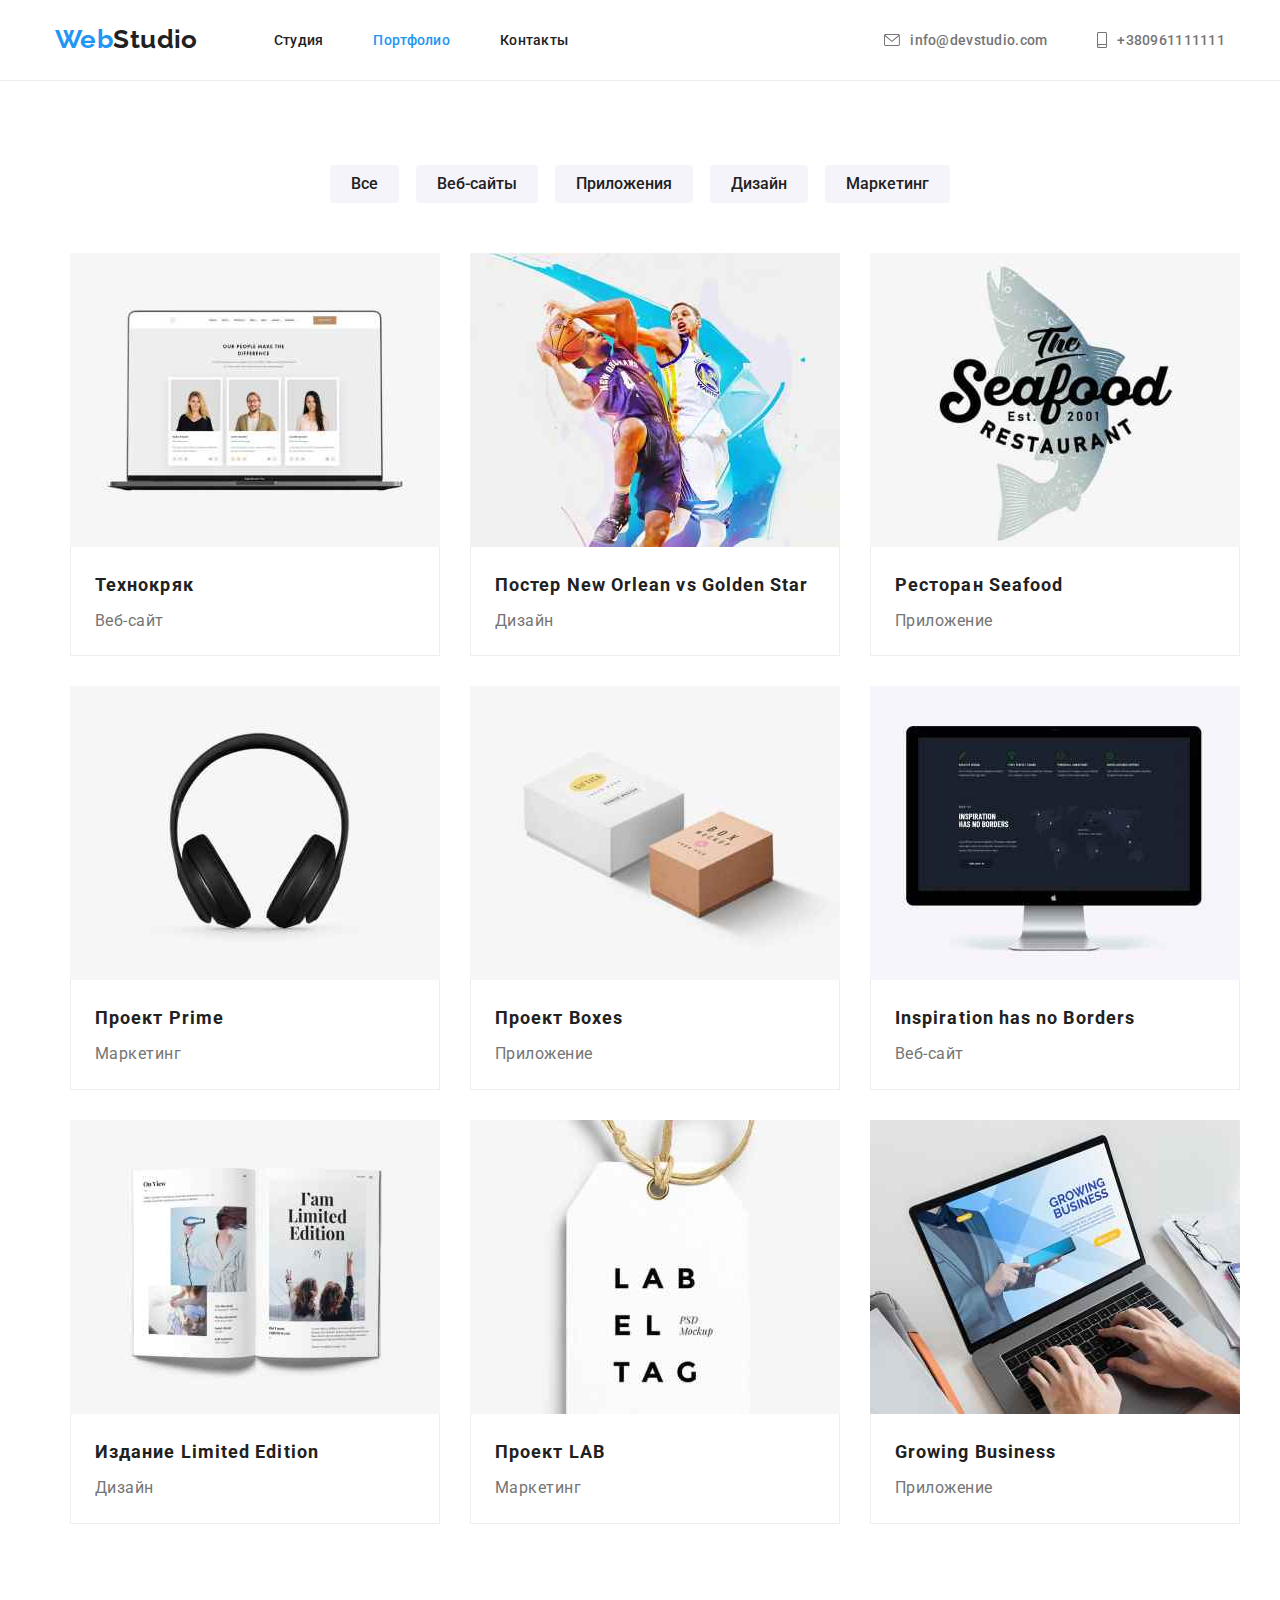
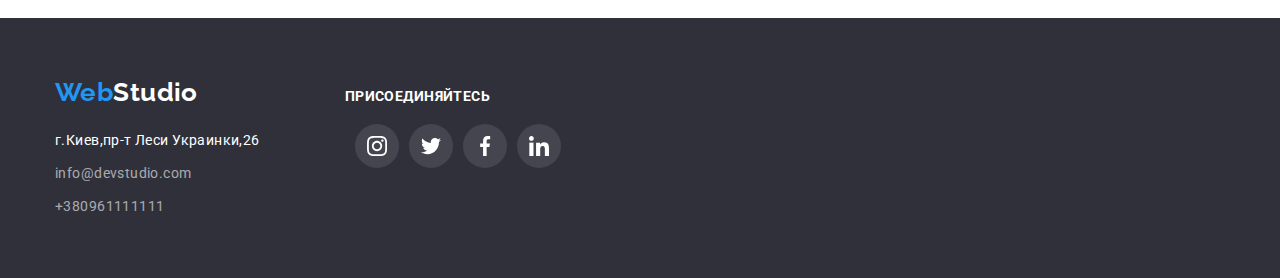
==== commit b020258c: "add" ====
--- a/portfolio.html
+++ b/portfolio.html
@@ -25,17 +25,17 @@
           <nav class="header-nav">
             <a href="" class="header-logo">Web<span class="bit">Studio</span></a>
             <ul class="site-nav list">
-              <li><a href="./index.html" class="link">Студия</a></li>
+              <li><a href="./index.html" class="link nav-link">Студия</a></li>
               <li><a href="./portfolio.html" class="link link-portfolio">Портфолио</a></li>
-              <li><a href="" class="link link-contacts">Контакты</a></li>
+              <li><a href="" class="link nav-links">Контакты</a></li>
             </ul>
           </nav> 
             <ul class="header-nav-list list">
               <li class="nav-item">
-                <a href="mailto:info@devstudio.com" class="header-mail"><svg class="header-mail-icon" width="15" height="10">
+                <a href="mailto:info@devstudio.com" class="header-mail"><svg class="header-mail-icon" width="16" height="12">
                     <use href="./images/symbol-defs.svg#icon-envelope"></use></svg>info@devstudio.com</a>
               </li>
-              <li><a href="tel:+380961111111" class="header-telephone"><svg class="header-telephone-icon" width="10" height="15">
+              <li><a href="tel:+380961111111" class="header-telephone"><svg class="header-telephone-icon" width="10" height="16">
                     <use href="./images/symbol-defs.svg#icon-smartphone"></use></svg>+380961111111</a></li>
             </ul>
         </div>
--- a/css/styles.css
+++ b/css/styles.css
@@ -101,6 +101,10 @@
   display: flex;
   font-weight: 500;
   margin: 0 auto;
+  /* padding-top: 32px;
+  padding-bottom: 32px; */
+}
+.nav-link {
   padding-top: 32px;
   padding-bottom: 32px;
 }
@@ -149,6 +153,8 @@
   display: flex;
   align-items: center;
   fill: var(--second-title-color);
+  padding-top: 32px;
+  padding-bottom: 32px;
 }
 .header-mail:hover {
   color: var(--accent-color);
@@ -182,6 +188,8 @@
   display: flex;
   align-items: center;
   fill: var(--second-title-color);
+  padding-top: 32px;
+  padding-bottom: 32px;
 }
 .header-telephone:hover {
   color: var(--accent-color);
@@ -218,7 +226,7 @@
   background-position: center;
   background-repeat: no-repeat;
   background-size: cover;
-  background-image: linear-gradient(to right, rgba(0, 0, 0, 0.5), rgba(0, 0, 0, 0.5)),
+  background-image: linear-gradient(to right, rgba(0, 0, 0, 0.3), rgba(0, 0, 0, 0.3)),
     url(../images/hero.jpg);
 }
 
@@ -456,11 +464,15 @@
 .button-filter-right:hover {
   background: var(--accent-color);
   color: var(--main-btn-color);
+  box-shadow: 0px 3px 1px rgb(0 0 0 / 10%), 0px 1px 2px rgb(0 0 0 / 8%),
+    0px 2px 2px rgb(0 0 0 / 12%);
 }
 .button-filter:focus,
 .button-filter-right:focus {
   background: var(--accent-color);
   color: var(--main-btn-color);
+  box-shadow: 0px 3px 1px rgb(0 0 0 / 10%), 0px 1px 2px rgb(0 0 0 / 8%),
+    0px 2px 2px rgb(0 0 0 / 12%);
 }
 .pointer {
   cursor: pointer;
@@ -532,13 +544,11 @@
   height: 372px;
 }
 .client-icon-item {
-  /* display: block; */
   width: 170px;
   height: 92px;
 }
 
 .client-icon-list {
-  /* width: 1200px; */
   margin: 0 auto;
   display: flex;
   justify-content: space-between;
@@ -665,6 +675,7 @@
   justify-content: center;
   align-items: center;
   fill: var(--footer-logo-color);
+  background-color: rgba(255, 255, 255, 0.1);
 }
 .footer-soc-link {
   margin-left: 10px;
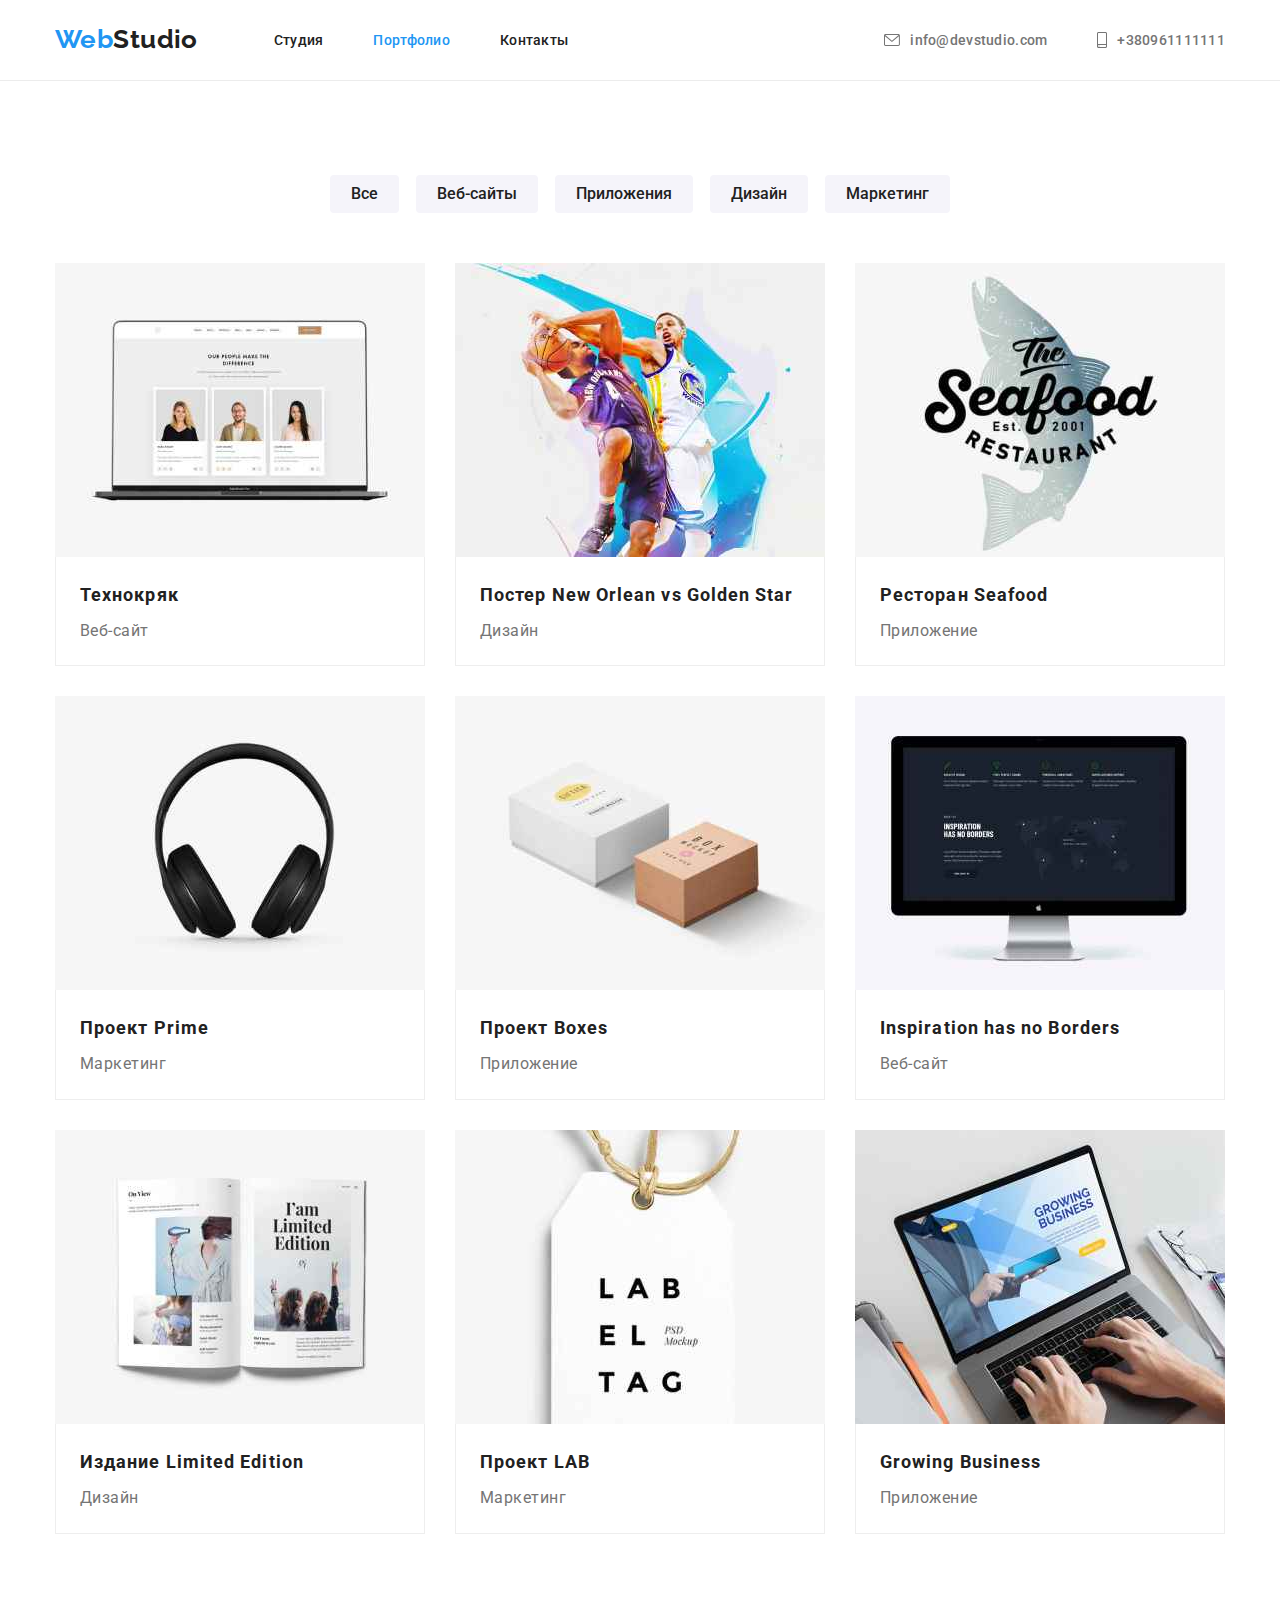
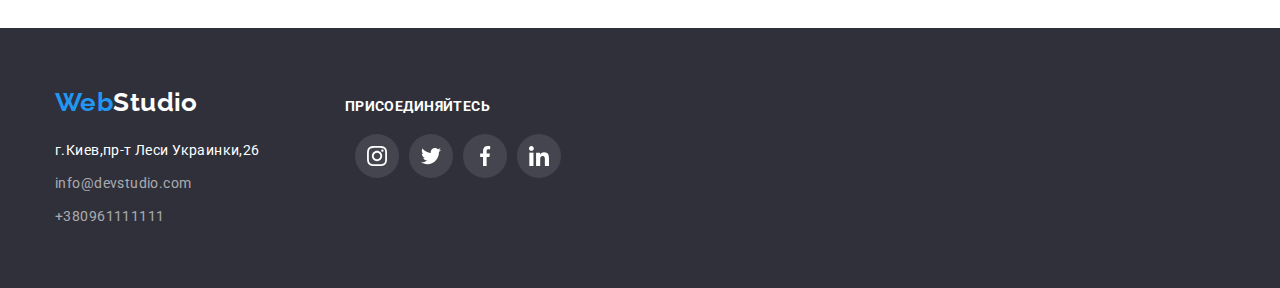
==== commit 9d111fcf: "add" ====
--- a/portfolio.html
+++ b/portfolio.html
@@ -63,7 +63,7 @@
             </li>
           </ul>
           <!-- examples cards -->
-          <div class="container container-cards">
+          
             <ul class="card-set list">
               
                 <li class="card-item">
--- a/css/styles.css
+++ b/css/styles.css
@@ -369,8 +369,10 @@
     0px 2px 1px rgb(0 0 0 / 20%);
 }
 .peoples-div {
-  margin-top: 30px;
-  margin-bottom: 16px;
+  padding-top: 30px;
+  padding-right: 32px;
+  padding-bottom: 30px;
+  padding-left: 32px;
   text-align: center;
 }
 .peoples {
@@ -389,7 +391,7 @@
   display: flex;
   justify-content: center;
   align-items: center;
-  margin-bottom: 30px;
+  margin-top: 20px;
 }
 
 .peoples-list-item + .peoples-list-item {
@@ -430,7 +432,7 @@
 }
 /* button */
 .button-section {
-  margin-top: 84px;
+  padding: 94px 0;
 }
 .filters-list {
   display: flex;
@@ -478,9 +480,7 @@
   cursor: pointer;
 }
 /* cards */
-.container-cards {
-  margin-bottom: 94px;
-}
+
 .card-set {
   display: flex;
   flex-wrap: wrap;
@@ -546,12 +546,17 @@
 .client-icon-item {
   width: 170px;
   height: 92px;
+  flex-basis: calc(100% / 6 - var(--card-set-gap));
+  margin-left: var(--card-set-gap);
+  margin-top: var(--card-set-gap);
 }
 
 .client-icon-list {
   margin: 0 auto;
   display: flex;
-  justify-content: space-between;
+  flex-wrap: wrap;
+  margin-top: calc(-1 * var(--card-set-gap));
+  margin-left: calc(-1 * var(--card-set-gap));
 }
 .client-icon-link {
   width: 100%;
@@ -650,7 +655,6 @@
   margin-left: 85px;
 }
 .footer-soc-title {
-  padding-bottom: 20px;
   font-family: Roboto;
   font-style: normal;
   font-weight: bold;
@@ -664,6 +668,7 @@
   display: flex;
   justify-content: center;
   align-items: center;
+  margin-top: 20px;
   margin-bottom: 30px;
 }
 
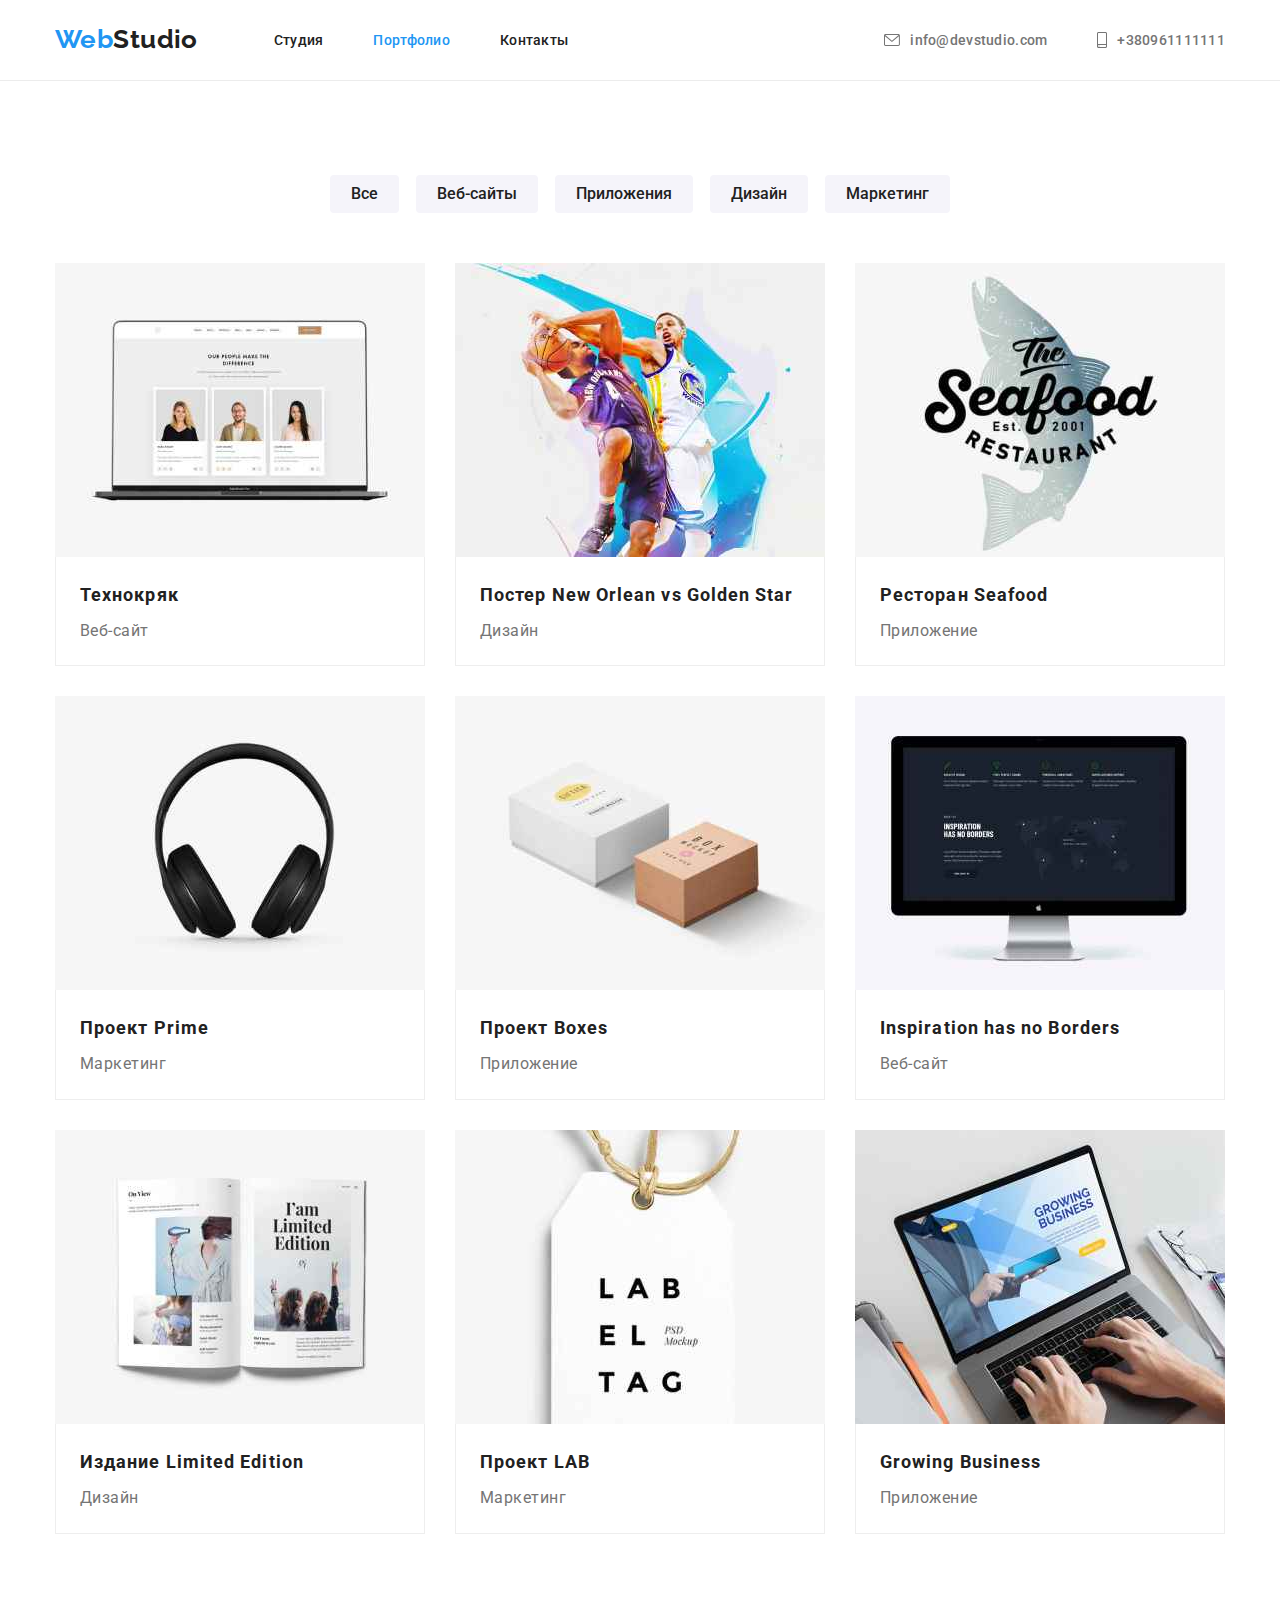
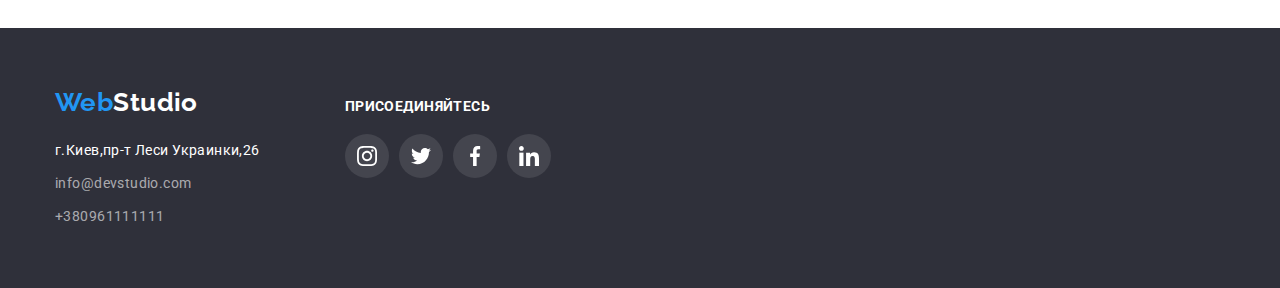
==== commit 1cccbfd5: "add" ====
--- a/portfolio.html
+++ b/portfolio.html
@@ -26,8 +26,8 @@
             <a href="" class="header-logo">Web<span class="bit">Studio</span></a>
             <ul class="site-nav list">
               <li><a href="./index.html" class="link nav-link">Студия</a></li>
-              <li><a href="./portfolio.html" class="link link-portfolio">Портфолио</a></li>
-              <li><a href="" class="link nav-links">Контакты</a></li>
+              <li><a href="./portfolio.html" class="link nav-link link-portfolio">Портфолио</a></li>
+              <li><a href="" class="link nav-link">Контакты</a></li>
             </ul>
           </nav> 
             <ul class="header-nav-list list">
--- a/css/styles.css
+++ b/css/styles.css
@@ -386,6 +386,7 @@
   font-size: 16px;
   line-height: 1.18;
   color: var(--second-title-color);
+  margin-top: 10px;
 }
 .peoples-soc-list {
   display: flex;
@@ -671,7 +672,9 @@
   margin-top: 20px;
   margin-bottom: 30px;
 }
-
+.footer-list-item {
+  margin-right: 10px;
+}
 .footer-soc-link {
   width: 44px;
   height: 44px;
@@ -682,9 +685,9 @@
   fill: var(--footer-logo-color);
   background-color: rgba(255, 255, 255, 0.1);
 }
-.footer-soc-link {
+/* .footer-soc-link {
   margin-left: 10px;
-}
+} */
 .footer-soc-link:hover {
   background-color: var(--accent-color);
 }
